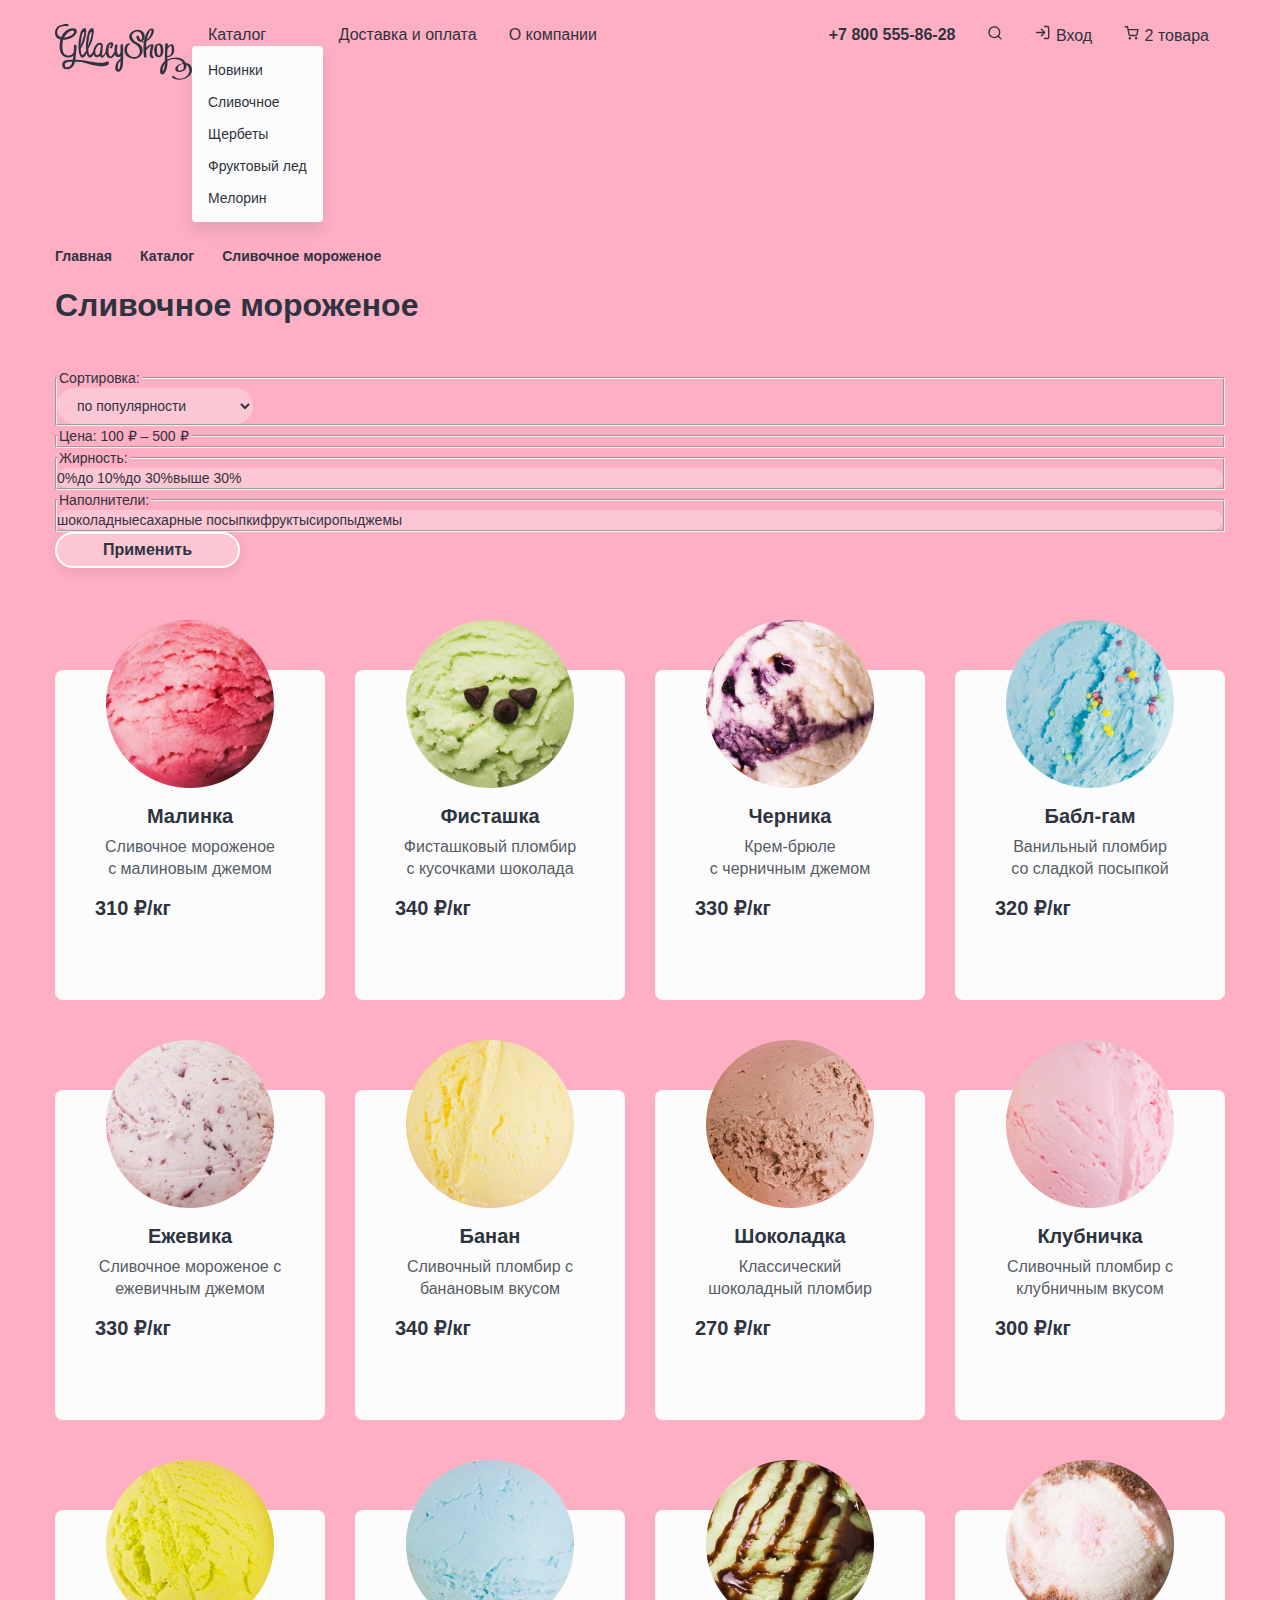
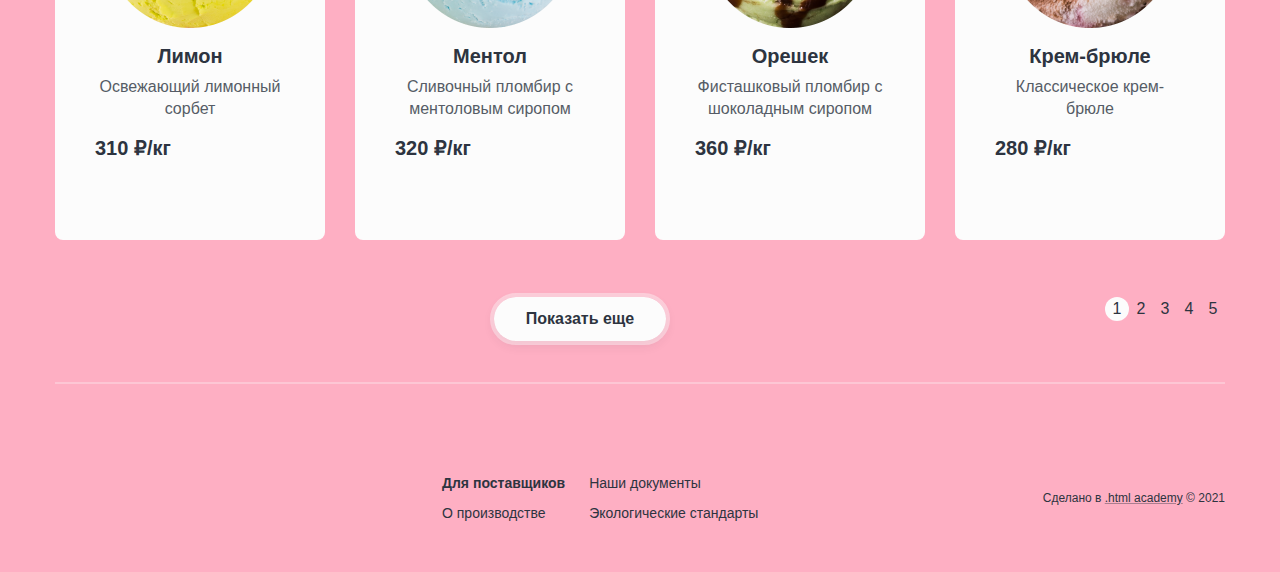
==== catalog.html @ f2128384 "ДЗ к созвону 03.09" ====
<!DOCTYPE html>
<html lang="ru">
<head>
  <meta charset="UTF-8">
  <meta name="viewport" content="width=device-width, initial-scale=1.0">
  <title>Магазин мороженого Глейси</title>
  <link rel="stylesheet" href="styles/styles.css">
</head>
<body>
  <div class="container">
    <header class="header">
      <nav class="navigation">
        <ul class="navigation-list">
          <li class="navigation-item">
            <a class="navigation-logo" href="index.html">
              <img class="logo" src="images/logo.svg" width="137" height="56" alt="Логотип магазина Глейси">
            </a>
          </li>
          <li class="navigation-item">
            <a class="navigation-link" href="#">Каталог</a>
            <ul class="submenu-list">
              <li class="submenu-item">
                <a class="submenu-link" href="catalog.html">Новинки</a>
              </li>
              <li class="submenu-item">
                <a class="submenu-link" href="catalog.html" aria-current="page">Сливочное</a>
              </li>
              <li class="submenu-item">
                <a class="submenu-link" href="catalog.html">Щербеты</a>
              </li>
              <li class="submenu-item">
                <a class="submenu-link" href="catalog.html">Фруктовый лед</a>
              </li>
              <li class="submenu-item">
                <a class="submenu-link" href="catalog.html">Мелорин</a>
              </li>
            </ul>
          </li>
          <li class="navigation-item">
            <a class="navigation-link" href="#">Доставка и оплата</a>
          </li>
          <li class="navigation-item">
            <a class="navigation-link" href="#">О компании</a>
          </li>
        </ul>

        <ul class="navigation-list user-navigation">
          <li class="navigation-item">
            <a class="navigation-link navigation-phone" href="tel:+78005558628">+7 800 555-86-28</a>
          </li>
          <li class="navigation-item" role="search">
            <a class="navigation-link user-search" href="#">
              <svg width="16" height="17" viewBox="0 0 16 17" xmlns="http://www.w3.org/2000/svg">
                <svg xmlns="http://www.w3.org/2000/svg" width="16" height="17" fill="none" viewBox="0 0 16 17">
                  <path fill="currentColor" fill-rule="evenodd" d="M2.663 8.188a4.667 4.667 0 1 1 8.028 3.237.683.683 0 0 0-.123.124 4.667 4.667 0 0 1-7.904-3.361Zm8.412 4.688a6 6 0 1 1 .943-.943l2.45 2.45a.667.667 0 1 1-.943.943l-2.45-2.45Z" clip-rule="evenodd"/>
                </svg>
              </svg>
              <span class="visually-hidden">Поиск.</span>
            </a>
          </li>
          <li class="navigation-item">
            <a class="navigation-link user-login" href="#">
              <svg xmlns="http://www.w3.org/2000/svg" width="16" height="17" fill="none" viewBox="0 0 16 17" aria-hidden="true">
                <path fill="currentColor" fill-rule="evenodd" d="M9 2.525c0-.369.298-.667.667-.667h2.666a2 2 0 0 1 2 2v9.333a2 2 0 0 1-2 2H9.667a.667.667 0 1 1 0-1.333h2.666A.666.666 0 0 0 13 13.19V3.858a.666.666 0 0 0-.667-.667H9.667A.667.667 0 0 1 9 2.525ZM5.862 4.72c.26-.26.682-.26.943 0l3.329 3.329a.69.69 0 0 1 .129.177.664.664 0 0 1-.13.774l-3.328 3.33a.667.667 0 1 1-.943-.944l2.195-2.195h-6.39a.667.667 0 1 1 0-1.333h6.39L5.862 5.663a.667.667 0 0 1 0-.943Z" clip-rule="evenodd"/>
              </svg>
              <span>Вход</span>
            </a>
          </li>
          <li class="navigation-item">
            <a class="navigation-link user-cart" href="#">
              <svg xmlns="http://www.w3.org/2000/svg" width="16" height="17" fill="none" viewBox="0 0 16 17" aria-hidden="true">
                <path fill="currentColor" fill-rule="evenodd" d="M1.167 2.108a.667.667 0 0 0 0 1.333h1.77l.468 2.336a.664.664 0 0 0 .011.053l.967 4.833a1.825 1.825 0 0 0 1.819 1.47h5.62a1.826 1.826 0 0 0 1.819-1.47l.001-.005.927-4.861a.667.667 0 0 0-.655-.792H4.611l-.473-2.361a.667.667 0 0 0-.654-.536H1.167Zm4.524 8.294-.813-4.064h8.23l-.775 4.067a.492.492 0 0 1-.492.395H6.183a.492.492 0 0 1-.492-.397Zm-1.134 3.961a1.246 1.246 0 1 1 2.492 0 1.246 1.246 0 0 1-2.492 0Zm6.374 0a1.246 1.246 0 1 1 2.491 0 1.246 1.246 0 0 1-2.491 0Z" clip-rule="evenodd"/>
              </svg>
              <span class="visually-hidden">Корзина.</span>
              <!-- <span class="user-cart-count empty">Нет товаров</span> -->
              <span class="user-cart-count user-cart-active">2 товара</span>
            </a>
          </li>
        </ul>
      </nav>
    </header>

    <main class="main">
      <header class="catalog-header">
        <ol class="breadcrumbs">
          <li class="breadcrumbs-item">
            <a class="breadcrumbs-link" href="index.html">Главная</a>
          </li>
          <li class="breadcrumbs-item">
            <a class="breadcrumbs-link" href="#">Каталог</a>
          </li>
          <li class="breadcrumbs-item">
            <a class="breadcrumbs-link breadcrumbs-link-current" aria-current="page">Сливочное мороженое</a>
          </li>
        </ol>

        <h1 class="catalog-title title">Сливочное мороженое</h1>
      </header>

      <section class="catalog-filter">
        <h2 class="visually-hidden">Фильтры для каталога.</h2>

        <form class="catalog-filter-form" action="https://echo.htmlacademy.ru/" method="get">
          <fieldset class="catalog-filter-group">
            <legend class="catalog-filter-name">Сортировка:</legend>
            <select class="sorting-control">
              <option value="popular">по популярности</option>
              <option value="cheap">по возрастанию цены</option>
              <option value="expensive">по убыванию цены</option>
            </select>
          </fieldset>
          <fieldset class="catalog-filter-group">
            <legend class="catalog-filter-name">Цена: 100 ₽ – 500 ₽</legend>
          </fieldset>
          <fieldset class="catalog-filter-group">
            <legend class="catalog-filter-name">Жирность:</legend>
            <ul class="catalog-filter-list">
              <li class="catalog-filter-item">
                <label class="control">
                  <input class="visually-hidden control-input" type="radio" name="fatness" value="0%">
                  <span class="control-mark"></span>
                  <span class="control-label">0%</span>
                </label>
              </li>
              <li class="catalog-filter-item">
                <label class="control">
                  <input class="visually-hidden control-input" type="radio" name="fatness" value="до 10%" checked>
                  <span class="control-mark"></span>
                  <span class="control-label">до 10%</span>
                </label>
              </li>
              <li class="catalog-filter-item">
                <label class="control">
                  <input class="visually-hidden control-input" type="radio" name="fatness" value="до 30%">
                  <span class="control-mark"></span>
                  <span class="control-label">до 30%</span>
                </label>
              </li>
              <li class="catalog-filter-item">
                <label class="control">
                  <input class="visually-hidden control-input" type="radio" name="fatness" value="выше 30%">
                  <span class="control-mark"></span>
                  <span class="control-label">выше 30%</span>
                </label>
              </li>
            </ul>
          </fieldset>
          <fieldset class="catalog-filter-group">
            <legend class="catalog-filter-name">Наполнители:</legend>
            <ul class="catalog-filter-list">
              <li class="catalog-filter-item">
                <label class="control">
                  <input class="visually-hidden control-input" type="checkbox" name="chocolate" checked>
                  <span class="control-mark"></span>
                  <span class="control-label">шоколадные</span>
                </label>
              </li>
              <li class="catalog-filter-item">
                <label class="control">
                  <input class="visually-hidden control-input" type="checkbox" name="sugar" checked>
                  <span class="control-mark"></span>
                  <span class="control-label">сахарные посыпки</span>
                </label>
              </li>
              <li class="catalog-filter-item">
                <label class="control">
                  <input class="visually-hidden control-input" type="checkbox" name="fruits">
                  <span class="control-mark"></span>
                  <span class="control-label">фрукты</span>
                </label>
              </li>
              <li class="catalog-filter-item">
                <label class="control">
                  <input class="visually-hidden control-input" type="checkbox" name="syrups">
                  <span class="control-mark"></span>
                  <span class="control-label">сиропы</span>
                </label>
              </li>
              <li class="catalog-filter-item">
                <label class="control">
                  <input class="visually-hidden control-input" type="checkbox" name="jams">
                  <span class="control-mark"></span>
                  <span class="control-label">джемы</span>
                </label>
              </li>
            </ul>
          </fieldset>
          <button class="catalog-filter-button button" type="submit">Применить</button>
        </form>
      </section>
      <section class="products">
        <h2 class="visually-hidden">Каталог мороженого.</h2>

        <ul class="products-list product">
          <li class="product-card">
            <a class="product-link" href="#">
              <div class="product-img-wrapper">
                <img class="product-img" src="images/catalog/product-1.png" width="168" height="168" alt="Фотография мороженого">
              </div>
              <h3 class="product-subtitle">Малинка</h3>
              <p class="product-description">Сливочное мороженое с&nbsp;малиновым джемом</p>
            </a>
            <div class="product-price-wrapper">
              <span class="product-price">310 ₽/кг</span>
              <button class="product-button" type="button">
                <span class="visually-hidden">Добавить в корзину.</span>
              </button>
            </div>
          </li>
          <li class="product-card">
            <a class="product-link" href="#">
              <div class="product-img-wrapper">
                <img class="product-img" src="images/catalog/product-2.png" width="168" height="168" alt="Фотография мороженого">
              </div>
              <h3 class="product-subtitle">Фисташка</h3>
              <p class="product-description">Фисташковый пломбир с&nbsp;кусочками шоколада</p>
            </a>
            <div class="product-price-wrapper">
              <span class="product-price">340 ₽/кг</span>
              <button class="product-button" type="button">
                <span class="visually-hidden">Добавить в корзину.</span>
              </button>
            </div>
          </li>
          <li class="product-card">
            <a class="product-link" href="#">
              <div class="product-img-wrapper">
                <img class="product-img" src="images/catalog/product-3.png" width="168" height="168" alt="Фотография мороженого">
              </div>
              <h3 class="product-subtitle">Черника</h3>
              <p class="product-description">Крем-брюле с&nbsp;черничным джемом</p>
            </a>
            <div class="product-price-wrapper">
              <span class="product-price">330 ₽/кг</span>
              <button class="product-button" type="button">
                <span class="visually-hidden">Добавить в корзину.</span>
              </button>
            </div>
          </li>
          <li class="product-card">
            <a class="product-link" href="#">
              <div class="product-img-wrapper">
                <img class="product-img" src="images/catalog/product-4.png" width="168" height="168" alt="Фотография мороженого">
              </div>
              <h3 class="product-subtitle">Бабл-гам</h3>
              <p class="product-description">Ванильный пломбир со&nbsp;сладкой посыпкой</p>
            </a>
            <div class="product-price-wrapper">
              <span class="product-price">320 ₽/кг</span>
              <button class="product-button" type="button">
                <span class="visually-hidden">Добавить в корзину.</span>
              </button>
            </div>
          </li>
          <li class="product-card">
            <a class="product-link" href="#">
              <div class="product-img-wrapper">
                <img class="product-img" src="images/catalog/product-5.png" width="168" height="168" alt="Фотография мороженого">
              </div>
              <h3 class="product-subtitle">Ежевика</h3>
              <p class="product-description">Сливочное мороженое с ежевичным джемом</p>
            </a>
            <div class="product-price-wrapper">
              <span class="product-price">330 ₽/кг</span>
              <button class="product-button" type="button">
                <span class="visually-hidden">Добавить в корзину.</span>
              </button>
            </div>
          </li>
          <li class="product-card">
            <a class="product-link" href="#">
              <div class="product-img-wrapper">
                <img class="product-img" src="images/catalog/product-6.png" width="168" height="168" alt="Фотография мороженого">
              </div>
              <h3 class="product-subtitle">Банан</h3>
              <p class="product-description">Сливочный пломбир с банановым вкусом</p>
            </a>
            <div class="product-price-wrapper">
              <span class="product-price">340 ₽/кг</span>
              <button class="product-button" type="button">
                <span class="visually-hidden">Добавить в корзину.</span>
              </button>
            </div>
          </li>
          <li class="product-card">
            <a class="product-link" href="#">
              <div class="product-img-wrapper">
                <img class="product-img" src="images/catalog/product-7.png" width="168" height="168" alt="Фотография мороженого">
              </div>
              <h3 class="product-subtitle">Шоколадка</h3>
              <p class="product-description">Классический шоколадный пломбир</p>
            </a>
            <div class="product-price-wrapper">
              <span class="product-price">270 ₽/кг</span>
              <button class="product-button" type="button">
                <span class="visually-hidden">Добавить в корзину.</span>
              </button>
            </div>
          </li>
          <li class="product-card">
            <a class="product-link" href="#">
              <div class="product-img-wrapper">
                <img class="product-img" src="images/catalog/product-8.png" width="168" height="168" alt="Фотография мороженого">
              </div>
              <h3 class="product-subtitle">Клубничка</h3>
              <p class="product-description">Сливочный пломбир с клубничным вкусом</p>
            </a>
            <div class="product-price-wrapper">
              <span class="product-price">300 ₽/кг</span>
              <button class="product-button" type="button">
                <span class="visually-hidden">Добавить в корзину.</span>
              </button>
            </div>
          </li>
          <li class="product-card">
            <a class="product-link" href="#">
              <div class="product-img-wrapper">
                <img class="product-img" src="images/catalog/product-9.png" width="168" height="168" alt="Фотография мороженого">
              </div>
              <h3 class="product-subtitle">Лимон</h3>
              <p class="product-description">Освежающий лимонный сорбет</p>
            </a>
            <div class="product-price-wrapper">
              <span class="product-price">310 ₽/кг</span>
              <button class="product-button" type="button">
                <span class="visually-hidden">Добавить в корзину.</span>
              </button>
            </div>
          </li>
          <li class="product-card">
            <a class="product-link" href="#">
              <div class="product-img-wrapper">
                <img class="product-img" src="images/catalog/product-10.png" width="168" height="168" alt="Фотография мороженого">
              </div>
              <h3 class="product-subtitle">Ментол</h3>
              <p class="product-description">Сливочный пломбир с ментоловым сиропом</p>
            </a>
            <div class="product-price-wrapper">
              <span class="product-price">320 ₽/кг</span>
              <button class="product-button" type="button">
                <span class="visually-hidden">Добавить в корзину.</span>
              </button>
            </div>
          </li>
          <li class="product-card">

            <a class="product-link" href="#">
              <div class="product-img-wrapper">
                <img class="product-img" src="images/catalog/product-11.png" width="168" height="168" alt="Фотография мороженого">
              </div>
              <h3 class="product-subtitle">Орешек</h3>
              <p class="product-description">Фисташковый пломбир с шоколадным сиропом</p>
            </a>
            <div class="product-price-wrapper">
              <span class="product-price">360 ₽/кг</span>
              <button class="product-button" type="button">
                <span class="visually-hidden">Добавить в корзину.</span>
              </button>
            </div>
          </li>
          <li class="product-card">

            <a class="product-link" href="#">
              <div class="product-img-wrapper">
                <img class="product-img" src="images/catalog/product-12.png" width="168" height="168" alt="Фотография мороженого">
              </div>
              <h3 class="product-subtitle">Крем-брюле</h3>
              <p class="product-description">Классическое крем-брюле</p>
            </a>
            <div class="product-price-wrapper">
              <span class="product-price">280 ₽/кг</span>
              <button class="product-button" type="button">
                <span class="visually-hidden">Добавить в корзину.</span>
              </button>
            </div>
          </li>
        </ul>

        <div class="catalog-pages">
          <a class="catalog-show-more button" href="#">Показать еще</a>

          <div class="pagination">
            <a class="pagination-button pagination-prev" href="#">
              <span class="visually-hidden">Предыдущая страница.</span>
            </a>
            <ul class="pagination-list">
              <li class="pagination-item">
                <a class="pagination-link pagination-link-current" aria-current="page">1</a>
              </li>
              <li class="pagination-item">
                <a class="pagination-link" href="#">2</a>
              </li>
              <li class="pagination-item">
                <a class="pagination-link" href="#">3</a>
              </li>
              <li class="pagination-item">
                <a class="pagination-link" href="#">4</a>
              </li>
              <li class="pagination-item">
                <a class="pagination-link" href="#">5</a>
              </li>
            </ul>
            <a class="pagination-button pagination-next" href="#">
              <span class="visually-hidden">Следующая страница.</span>
            </a>
          </div>
        </div>
      </section>
    </main>

    <footer class="footer">
      <h2 class="visually-hidden">Контакты и меню.</h2>

      <ul class="social-list">
        <li class="social-item">
          <a class="social-link social-telegram" href="https://t.me/htmlacademy">
            <span class="visually-hidden">Телеграм.</span>
          </a>
        </li>
        <li class="social-item">
          <a class="social-link social-vk" href="https://vk.com/htmlacademy">
            <span class="visually-hidden">Вконтакте.</span>
          </a>
        </li>
        <li class="social-item">
          <a class="social-link social-youtube" href="https://www.youtube.com/user/htmlacademyru">
            <span class="visually-hidden">Ютуб.</span>
          </a>
        </li>
      </ul>

      <ul class="footer-navigation-list">
        <li class="footer-navigation-item">
          <a class="footer-navigation-link link-provider" href="#">Для поставщиков</a>
        </li>
        <li class="footer-navigation-item">
          <a class="footer-navigation-link" href="#">Наши документы</a>
        </li>
        <li class="footer-navigation-item">
          <a class="footer-navigation-link" href="#">О производстве</a>
        </li>
        <li class="footer-navigation-item">
          <a class="footer-navigation-link" href="#">Экологические стандарты</a>
        </li>
      </ul>

      <div class="developer-wrapper">
        <a class="developer-logo" href="https://htmlacademy.ru/">
          <span class="visually-hidden">Ссылка на страницу разработчика - HTMLAcademy.</span>
        </a>

        <p class="developer-text">Сделано в <a class="developer-link" href="https://htmlacademy.ru/">.html academy</a> © 2021</p>
      </div>
    </footer>
  </div>
</body>
</html>
---- styles/styles.css ----
/* Fonts */

@font-face {
  font-family: "Inter";
  font-style: normal;
  font-weight: 400;
  src: url("../fonts/inter-400.woff2") format("woff2");
  font-display: swap;
}

@font-face {
  font-family: "Inter";
  font-style: normal;
  font-weight: 700;
  src: url("../fonts/inter-700.woff2") format("woff2");
  font-display: swap;
}

@font-face {
  font-family: "Inter";
  font-style: normal;
  font-weight: 900;
  src: url("../fonts/inter-900.woff2") format("woff2");
  font-display: swap;
}

/* Common styles */

*,
*::before,
*::after {
  box-sizing: border-box;
}

html {
  height: 100%;
}

body {
  height: 100%;
  margin: 0;
  font-family: "Inter", "Arial", sans-serif;
  font-size: 16px;
  line-height: 22px;
  font-weight: 400;
  color: #2d3440;
  background-color: #feafc3;
}

.visually-hidden {
  position: absolute;
  width: 1px;
  height: 1px;
  margin: -1px;
  padding: 0;
  border: 0;
  clip: rect(0 0 0 0);
  overflow: hidden;
}

.container {
  display: flex;
  flex-direction: column;
  min-height: 100%;
  margin: 0 auto;
  max-width: 1170px;
}

.title {
  margin: 0 auto;
  padding: 0;
  font-family: "Inter", "Arial", sans-serif;
  font-size: 32px;
  font-weight: 900;
  line-height: 46px;
  color: #2d3440;
  max-width: 550px;
  text-align: center;
  font-stretch: normal;
}

.button {
  display: inline-block;
  min-height: 36px;
  padding: 12px 32px;
  text-align: center;
  font-family: "Inter", "Arial", sans-serif;
  font-size: inherit;
  font-weight: 700;
  line-height: 20px;
  text-decoration: none;
  background-color: #fcfcfc;
  color: inherit;
  cursor: pointer;
  border-radius: 26px;
  border: none;
  outline: 4px solid rgba(252, 252, 252, 0.40);
  box-shadow: 0 4px 12px 0 rgba(45, 52, 64, 0.10);
}

.button-dark {
  outline: 4px solid rgba(255, 47, 100, 0.30);
  background-color:#ff2f64;
  color: #fcfcfc;
}

/* Header */

.header {
  min-height: 56px;
  padding: 24px 0;
}

.navigation {
  display: flex;
  justify-content: space-between;
}

.navigation-list {
  display: flex;
  list-style-type: none;
  padding: 0;
  margin: 0;
}

.navigation-link {
  color: #2d3440;
  line-height: 20px;
  text-decoration: none;
  padding: 8px 16px;
  cursor: pointer;
}

.submenu-list {
  max-width: 138px;
  margin: 0;
  padding: 8px 0;
  list-style-type: none;
  background-color: #fcfcfc;
  border-radius: 4px;
  box-shadow: 0 8px 16px 0 rgba(45, 52, 64, 0.12);
}

.submenu-link {
  display: block;
  color: #2d3440;
  font-size: 14px;
  line-height: 20px;
  text-decoration: none;
  padding: 6px 16px;
}

.submenu-link-new {
  font-weight: 700;
  padding: 8px 16px;
}

.navigation-phone {
  font-weight: 700;
}

/* Main */

.main {
  flex-grow: 1;
}

/* Slider */

.slider {
  margin-bottom: 80px;
}

.slider-list {
  margin: 0;
  padding: 0;
  list-style-type: none;
}

.slider-title {
  margin: 0;
  margin-bottom: 24px;
  font-size: 36px;
  font-weight: 900;
  line-height: 46px;
}

.slider-description {
  margin: 0;
  margin-bottom: 48px;
  font-size: 18px;
  line-height: 24px;
}

.slider-control {
  margin: 0;
  padding: 0;
  list-style-type: none;
  display: flex;
}

/* Present */

.present {
  margin-bottom: 80px;
}

.present-title {
  margin-bottom: 55px;
}

.present-list {
  margin: 0;
  padding: 0;
  list-style-type: none;
  display: grid;
  grid-template-columns: repeat(2, 1fr);
  gap: 30px;
}

.present-item {
  background-color: #ff7799;
  border-radius: 16px;
  padding: 36px;
  padding-right: 225px;
  background-repeat: no-repeat;
  background-position: right;
  background-size: contain;
}

.present-raspberry {
  background-image: url("../images/present-raspberry.png");
}

.present-marshmallow {
  background-image: url("../images/present-marshmallow.png");
}

.present-subtitle {
  margin: 0;
  margin-bottom: 28px;
  font-size: 24px;
  font-weight: 700;
  line-height: 30px;
}

.present-description {
  margin: 0;
  margin-bottom: 28px;
}

/* Popular */

.popular {
  margin-bottom: 80px;
}

.popular-list {
  margin: 0;
  padding: 0;
  list-style-type: none;
}

.popular-title {
  margin-bottom: 56px;
}

/* About */

.about {
  padding: 24px;
  border-radius: 16px;
  margin-bottom: 80px;
  background-image: url("../images/background-waffle.jpg");
  background-repeat: no-repeat;
  background-position: center;
  background-size: cover;
}

.about-wrapper {
  border-radius: 16px;
  min-height: 350px;
  padding: 56px 40px;
  background-color: #ffffff;
}

.about-title {
  max-width: 1000px;
  margin-bottom: 56px;
}

.about-list {
  margin: 0;
  padding: 0;
  list-style-type: none;
  display: grid;
  grid-template-columns: repeat(2, 1fr);
  gap: 40px 32px;
}

.about-item {
  padding-left: 64px;
  color: #565c66;
}

/* Blog */ /* Subscribe */

.blog-subscribe-wrapper {
  display: grid;
  grid-template-columns: repeat(2, 1fr);
  gap: 30px;
  margin-bottom: 80px;
}

.blog {
  border-radius: 16px;
  background-color: #fcfcfc;
  padding: 32px;
  padding-right: 230px;
  min-height: 224px;
  background-image: url("../images/background-blog.jpg");
  background-repeat: no-repeat;
  background-position: center;
  background-size: contain;
}

.blog-notice {
  margin: 0;
  margin-bottom: 12px;
  color: #565c66;
  line-height: 20px;
}

.blog-link {
  color: #2d3440;
  line-height: 30px;
  text-decoration: none;
  max-width: 300px;
  display: block;
}

.blog-title {
  margin: 0;
}

.subscribe {
  border-radius: 16px;
  padding: 6px;
  background-image: url("../images/background-subscribe.jpg");
  background-repeat: no-repeat;
  background-position: center;
  background-size: cover;
}

.subscribe-wrapper {
  padding: 26px;
  border-radius: 16px;
  background-color: #ffffff;
  height: 100%;
}

.subscribe-description {
  margin: 0;
  margin-bottom: 42px;
  color: #565c66;
}

.subscribe-email {
  font-size: 16px;
  font-family: inherit;
  line-height: 20px;
  padding: 10px 16px;
  min-height: 48px;
  border-radius: 4px;
  border: 1px solid #b9b9b9;
}

.subscribe-email::placeholder {
  color: #b9b9b9;
}

/* Delivery */

.delivery {
  display: grid;
  grid-template-columns: 380px 500px;
  justify-content: space-between;
  padding: 64px;
  padding-left: 100px;
  background-color: #fcfcfc;
  margin-bottom: 80px;
  border-radius: 16px;
  background-image: url("../images/background-delivery.jpg");
  background-repeat: no-repeat;
  background-position: center;
  background-size: cover;
}

.delivery-text-wrapper {
  margin-top: 104px;
}

.delivery-title {
  margin: 0;
  margin-bottom: 24px;
  text-align: left;
}

.delivery-description {
  margin: 0;
  color: #565c66;
}

.delivery-form {
  background-color: #fcfcfc;
  padding: 40px;
  padding-bottom: 42px;
  display: grid;
  grid-template-columns: 117px 152px auto;
  grid-template-rows: min-content 76px 76px auto;
  gap: 20px 16px;
  border-radius: 8px;
  box-shadow: 0 15px 40px 0 rgba(45, 52, 64, 0.12);
}

.delivery-text {
  margin: 0;
  margin-bottom: 12px;
  grid-column: 1/-1;
}

.field-group {
  display: flex;
  flex-direction: column;
  row-gap: 8px;
}

.delivery-form-date {
  grid-column: 1/2;
}

.delivery-form-phone {
  grid-column: 2/-1;
}

.delivery-form-address {
  grid-column: 1/-1;
  grid-row: 3/4;
}

.delivery-form-label {
  font-weight: 700;
  line-height: 20px;
}

.delivery-form-field {
  font-size: 16px;
  font-family: inherit;
  line-height: 20px;
  padding: 10px 16px;
  min-height: 48px;
  border-radius: 4px;
  border: 1px solid #b9b9b9;
}

.delivery-form-field::placeholder {
  color: #b9b9b9;
}

.delivery-button {
  grid-column: 2/3;
  margin-top: 12px;
}

/* Contacts */

.contacts {
  border-radius: 16px;
  padding: 64px;
  min-height: 492px;
  background-image: url("../images/background-contacts.jpg");
  background-repeat: no-repeat;
  background-position: center;
  background-size: cover;
}

.contacts-wrapper {
  max-width: 343px;
  background-color: #fcfcfc;
  padding: 40px;
  border-radius: 8px;
  box-shadow: 0 8px 16px 0 rgba(45, 52, 64, 0.12);
}

.contacts-address {
  font-style: normal;
}

.contacts-text {
  margin: 0;
  margin-bottom: 12px;
  color: #565c66;
}

.contacts-location {
  margin: 0;
  margin-bottom: 24px;
  font-size: 20px;
  font-weight: 700;
  line-height: 24px;
}

.contacts-phone {
  color:#2d3440;
  font-size: 20px;
  font-weight: 700;
  line-height: 24px;
  text-decoration: none;
}

.contacts-time {
  margin: 0;
  color: #565C66;
  font-size: 14px;
  line-height: 20px;
  margin-bottom: 32px;
}

/* Footer */

.footer {
  display: flex;
  padding: 48px 0;
  align-items: center;
}

.social-list {
  margin: 0;
  margin-left: 387px;
  padding: 0;
  list-style-type: none;
  display: flex;
}

.footer-navigation-list {
  margin: 0;
  padding: 0;
  list-style-type: none;
  display: grid;
  grid-template-columns: repeat(2, auto);
  gap: 8px 24px;
}

.footer-navigation-link {
  color:#2d3440;
  font-size: 14px;
  line-height: 20px;
  text-decoration: none;
}

.link-provider {
  font-weight: 700;
}

.developer-wrapper {
  margin-left: auto;
}

.developer-text {
  font-size: 12px;
  line-height: 16px;
}

.developer-link {
  color:#2d3440;
  text-decoration-color: rgba(45, 52, 64, 0.40);
}

/* Catalog */

/* Catalog-header */

.catalog-header {
  margin-bottom: 40px;
}

.breadcrumbs {
  display: flex;
  flex-wrap: wrap;
  align-items: center;
  gap: 10px 28px;
  margin: 0;
  margin-bottom: 16px;
  padding: 0;
  list-style-type: none;
  font-size: 14px;
  font-weight: 700;
  line-height: 20px;
}

.breadcrumbs-link {
  color: inherit;
  text-decoration: none;
}

.catalog-title {
  margin: 0;
  text-align: left;
}

/* Catalog-filter */

.catalog-filter {
  margin-bottom: 52px;
}

.catalog-filter-group {
  margin: 0;
  padding: 0;
  font-size: 14px;
  line-height: 20px;
}

.sorting-control {
  max-width: 196px;
  height: 36px;
  padding: 8px 35px 8px 16px;
  background-color: rgba(252, 252, 252, 0.30);
  font-family: inherit;
  border-radius: 20px;
  border: none;
  color: inherit;
  font-size: 14px;
  line-height: 20px;
}

.catalog-filter-list {
  margin: 0;
  padding: 0;
  list-style-type: none;
  display: flex;
  background-color: rgba(252, 252, 252, 0.30);
  border-radius: 20px;
}

.catalog-filter-button {
  background-color: rgba(252, 252, 252, 0.30);
  padding: 6px 30px;
  border: 2px solid #fcfcfc;
  outline: none;
  min-width: 185px;
}

/* Products */

.products-list {
  margin: 0;
  padding: 0;
  list-style-type: none;
  margin-bottom: 16px;
}

.product {
  display: grid;
  grid-template-columns: repeat(4, 270px);
  gap: 40px 30px;
}

.product-card {
  min-height: 330px;
  margin-top: 50px;
  padding: 0 40px 28px;
  background-color: #fcfcfc;
  border-radius: 8px;
}

.product-link {
  display: block;
  text-align: center;
  text-decoration: none;
}

.product-img-wrapper {
  display: flex;
  max-width: 168px;
  margin: -50px auto 16px;
}

.product-img {
  width: 100%;
  height: auto;
  object-fit: cover;
}

.product-subtitle {
  margin: 0;
  margin-bottom: 8px;
  text-align: center;
  font-size: 20px;
  font-weight: 700;
  line-height: 24px;
  color: #2d3440;
}

.product-description {
  margin: 0;
  margin-bottom: 16px;
  color: #565c66;
}

.product-price-wrapper {
  display: flex;
  align-items: center;
}

.product-price {
  font-size: 20px;
  font-weight: 700;
  line-height: 24px;
}

.product-button {
  padding: 0;
  background-color: #ff2f64;
  color: #fcfcfc;
  border: none;
}

.catalog-pages {
  display: flex;
  justify-content: center;
  padding: 41px 0;
  margin-bottom: 40px;
  border-bottom: 2px solid rgba(252, 252, 252, 0.3);
}

.catalog-show-more {
  margin-left: auto;
}

.pagination {
  display: flex;
  margin-left: auto;
}

.pagination-list {
  display: flex;
  margin: 0;
  padding: 0;
  list-style-type: none;
}

.pagination-link {
  display: flex;
  justify-content: center;
  align-items: center;
  min-width: 24px;
  height: 24px;
  color: inherit;
  line-height: 20px;
  text-decoration: none;
  border-radius: 50px;
  padding: 0 5px;
}

.pagination-link-current {
  background-color: #fcfcfc;
}
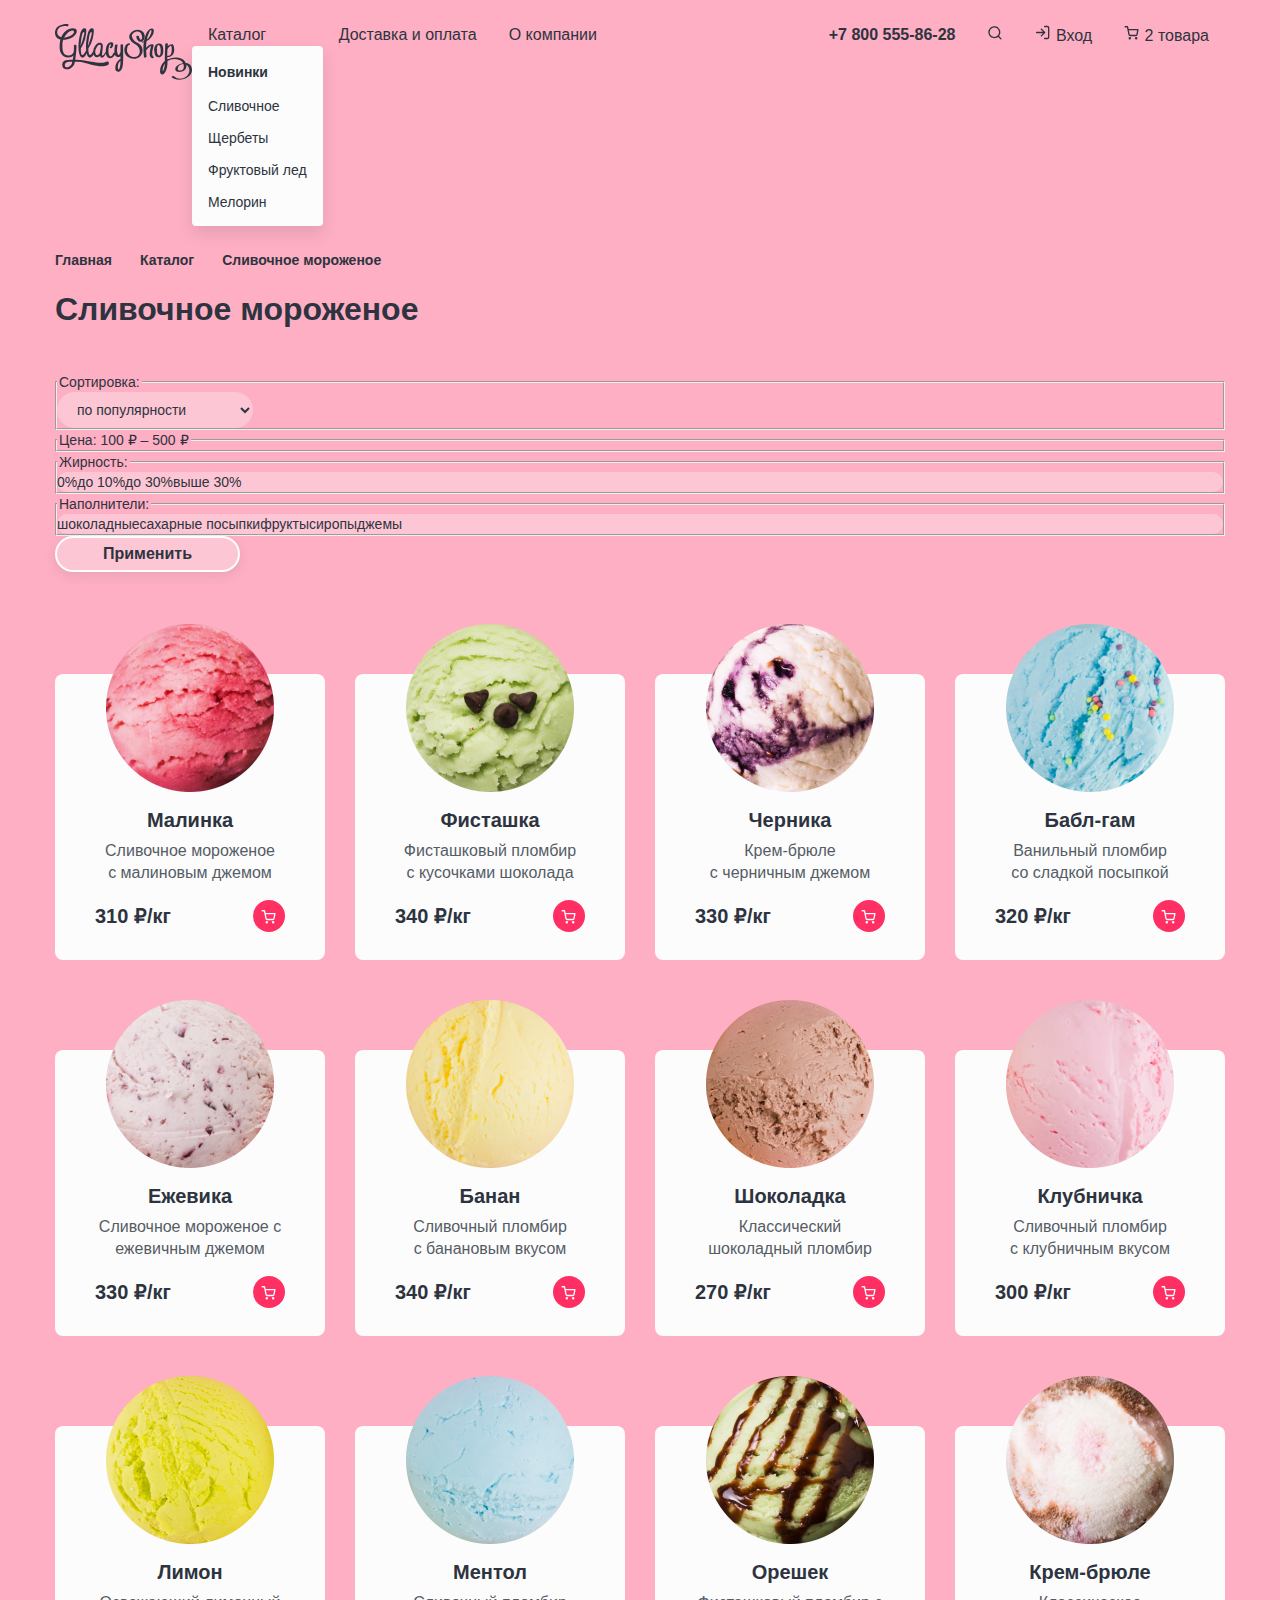
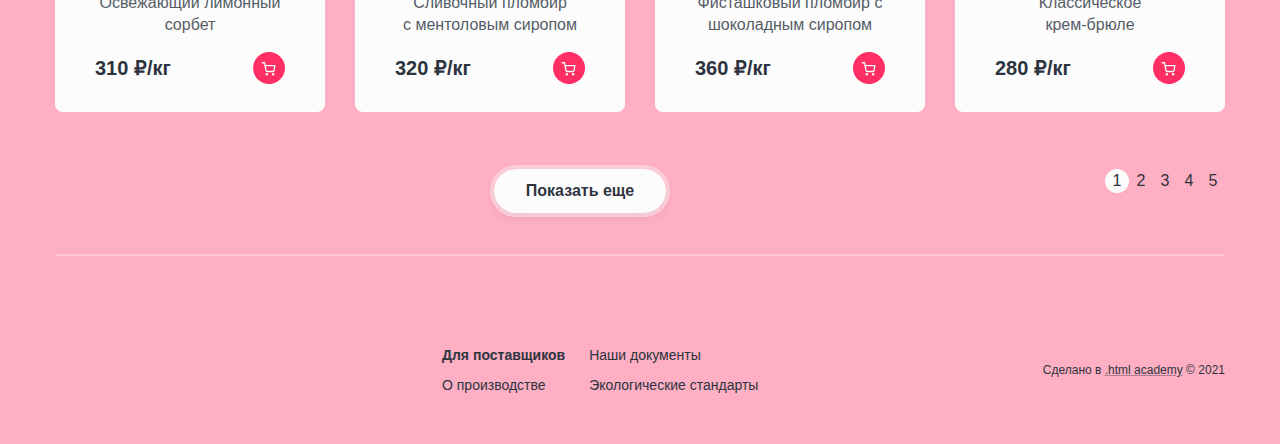
==== commit d8e58e15: "правка слайдера" ====
--- a/catalog.html
+++ b/catalog.html
@@ -20,7 +20,7 @@
             <a class="navigation-link" href="#">Каталог</a>
             <ul class="submenu-list">
               <li class="submenu-item">
-                <a class="submenu-link" href="catalog.html">Новинки</a>
+                <a class="submenu-link submenu-link-new" href="catalog.html">Новинки</a>
               </li>
               <li class="submenu-item">
                 <a class="submenu-link" href="catalog.html" aria-current="page">Сливочное</a>
@@ -273,7 +273,7 @@
                 <img class="product-img" src="images/catalog/product-6.png" width="168" height="168" alt="Фотография мороженого">
               </div>
               <h3 class="product-subtitle">Банан</h3>
-              <p class="product-description">Сливочный пломбир с банановым вкусом</p>
+              <p class="product-description">Сливочный пломбир с&nbsp;банановым вкусом</p>
             </a>
             <div class="product-price-wrapper">
               <span class="product-price">340 ₽/кг</span>
@@ -303,7 +303,7 @@
                 <img class="product-img" src="images/catalog/product-8.png" width="168" height="168" alt="Фотография мороженого">
               </div>
               <h3 class="product-subtitle">Клубничка</h3>
-              <p class="product-description">Сливочный пломбир с клубничным вкусом</p>
+              <p class="product-description">Сливочный пломбир с&nbsp;клубничным вкусом</p>
             </a>
             <div class="product-price-wrapper">
               <span class="product-price">300 ₽/кг</span>
@@ -333,7 +333,7 @@
                 <img class="product-img" src="images/catalog/product-10.png" width="168" height="168" alt="Фотография мороженого">
               </div>
               <h3 class="product-subtitle">Ментол</h3>
-              <p class="product-description">Сливочный пломбир с ментоловым сиропом</p>
+              <p class="product-description">Сливочный пломбир с&nbsp;ментоловым сиропом</p>
             </a>
             <div class="product-price-wrapper">
               <span class="product-price">320 ₽/кг</span>
@@ -365,7 +365,7 @@
                 <img class="product-img" src="images/catalog/product-12.png" width="168" height="168" alt="Фотография мороженого">
               </div>
               <h3 class="product-subtitle">Крем-брюле</h3>
-              <p class="product-description">Классическое крем-брюле</p>
+              <p class="product-description">Классическое <br>крем-брюле</p>
             </a>
             <div class="product-price-wrapper">
               <span class="product-price">280 ₽/кг</span>
--- a/styles/styles.css
+++ b/styles/styles.css
@@ -177,12 +177,49 @@
   list-style-type: none;
 }
 
+.slider-item {
+  display: none;
+}
+
+.slider-item-current {
+  display: grid;
+  grid-template-columns: 470px min-content auto;
+  align-items: center;
+}
+
+.slider-image-container {
+  position: relative;
+}
+
+.slider-image-wrapper {
+  display: flex;
+  justify-content: center;
+  align-items: center;
+  min-width: 352px;
+  padding: 20px;
+}
+
+.slider-image {
+  width: 100%;
+  height: auto;
+}
+
+.slider-button-wrapper {
+  position: absolute;
+  display: flex;
+  top: 50%;
+  transform: translateY(-50%);
+  width: 100%;
+  justify-content: space-between;
+}
+
 .slider-title {
   margin: 0;
   margin-bottom: 24px;
   font-size: 36px;
   font-weight: 900;
   line-height: 46px;
+  max-width: 470px;
 }
 
 .slider-description {
@@ -199,6 +236,36 @@
   display: flex;
 }
 
+.product-list {
+  margin: 0;
+  margin-left: 37px;
+  padding: 0;
+  list-style: none;
+  display: grid;
+  grid-template-columns: repeat(2, 100px);
+  column-gap: 41px;
+  opacity: 0.4;
+}
+
+.product-item {
+  display: flex;
+  justify-content: center;
+  align-items: center;
+}
+
+.product-image-wrapper {
+  display: flex;
+  justify-content: center;
+  align-items: center;
+  width: 66px;
+  height: 150px;
+}
+
+.product-image {
+  width: auto;
+  height: 100%;
+}
+
 /* Present */
 
 .present {
@@ -216,6 +283,7 @@
   display: grid;
   grid-template-columns: repeat(2, 1fr);
   gap: 30px;
+  align-items: start;
 }
 
 .present-item {
@@ -224,8 +292,7 @@
   padding: 36px;
   padding-right: 225px;
   background-repeat: no-repeat;
-  background-position: right;
-  background-size: contain;
+  background-position: right bottom;
 }
 
 .present-raspberry {
@@ -667,7 +734,7 @@
 }
 
 .product-card {
-  min-height: 330px;
+  min-height: 270px;
   margin-top: 50px;
   padding: 0 40px 28px;
   background-color: #fcfcfc;
@@ -711,6 +778,7 @@
 .product-price-wrapper {
   display: flex;
   align-items: center;
+  justify-content: space-between;
 }
 
 .product-price {
@@ -721,9 +789,15 @@
 
 .product-button {
   padding: 0;
+  width: 32px;
+  height: 32px;
   background-color: #ff2f64;
   color: #fcfcfc;
   border: none;
+  border-radius: 50%;
+  background-image: url("../images/icons/cart.svg");
+  background-repeat: no-repeat;
+  background-position: center;
 }
 
 .catalog-pages {
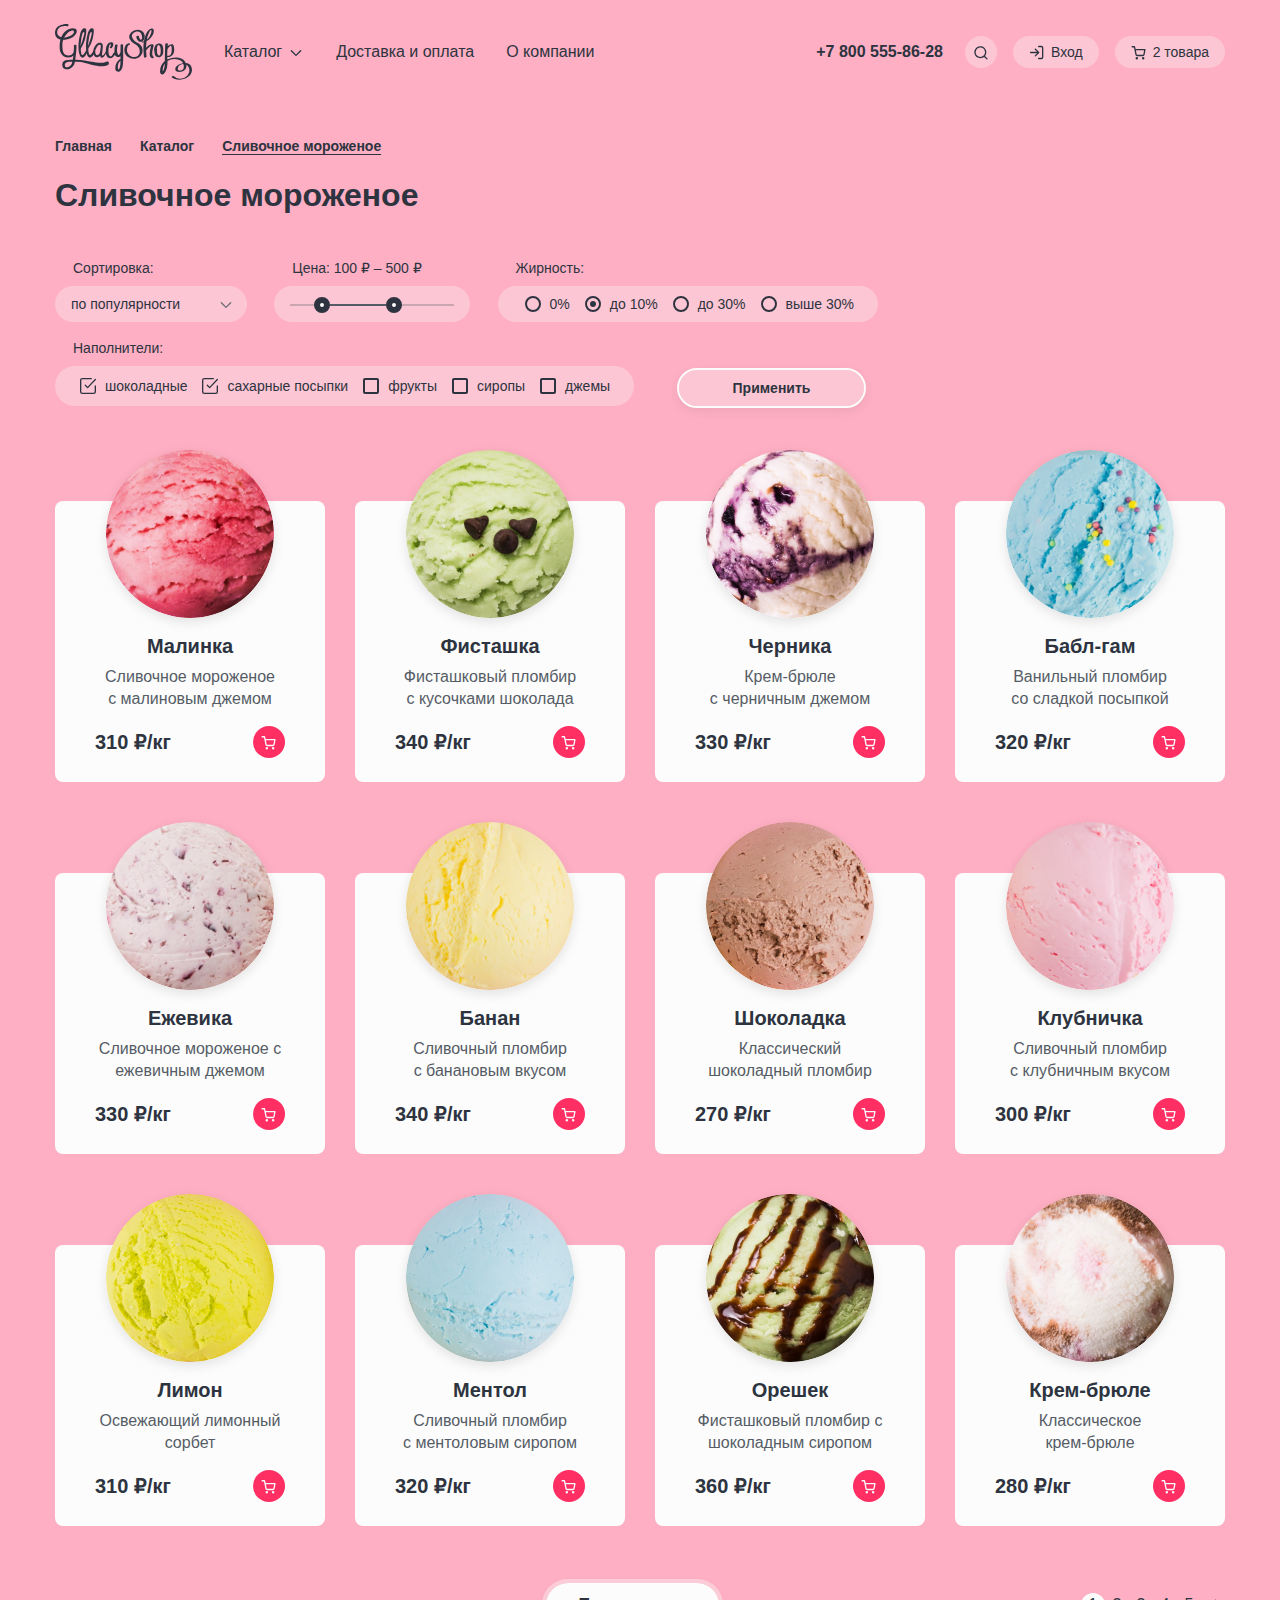
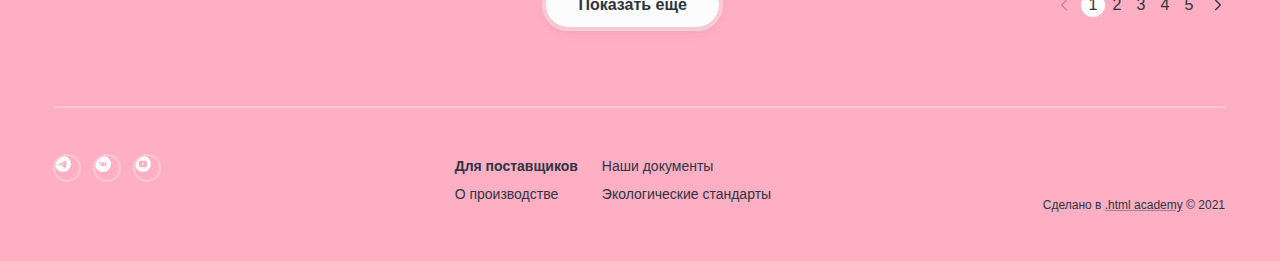
==== commit d2f145d7: "Верстка состояний из стайлгайда" ====
--- a/catalog.html
+++ b/catalog.html
@@ -16,8 +16,12 @@
               <img class="logo" src="images/logo.svg" width="137" height="56" alt="Логотип магазина Глейси">
             </a>
           </li>
-          <li class="navigation-item">
-            <a class="navigation-link" href="#">Каталог</a>
+          <li class="navigation-item navigation-catalog">
+            <a class="navigation-link" href="#">Каталог
+              <svg xmlns="http://www.w3.org/2000/svg" width="16" height="16" fill="none" viewBox="0 0 16 16">
+                <path fill="currentColor" fill-rule="evenodd" d="M7.135 2.865a.665.665 0 1 0-.94.94l4.201 4.201-4.201 4.202a.665.665 0 0 0 .94.94l4.669-4.669.003-.002c.26-.26.26-.681 0-.94L7.135 2.864Z" clip-rule="evenodd"/>
+              </svg>
+            </a>
             <ul class="submenu-list">
               <li class="submenu-item">
                 <a class="submenu-link submenu-link-new" href="catalog.html">Новинки</a>
@@ -103,14 +107,28 @@
         <form class="catalog-filter-form" action="https://echo.htmlacademy.ru/" method="get">
           <fieldset class="catalog-filter-group">
             <legend class="catalog-filter-name">Сортировка:</legend>
-            <select class="sorting-control">
-              <option value="popular">по популярности</option>
-              <option value="cheap">по возрастанию цены</option>
-              <option value="expensive">по убыванию цены</option>
-            </select>
+            <div class="select-wrapper">
+              <select class="sorting-control">
+                <option value="popular">по популярности</option>
+                <option value="cheap">по возрастанию цены</option>
+                <option value="expensive">по убыванию цены</option>
+              </select>
+            </div>
           </fieldset>
           <fieldset class="catalog-filter-group">
             <legend class="catalog-filter-name">Цена: 100 ₽ – 500 ₽</legend>
+            <div class="range">
+              <div class="range-scale">
+                <div class="range-bar" style="left: 40px; width: 56px">
+                  <button class="range-toggle toggle-min" type="button">
+                    <span class="visually-hidden">Изменить минимальную цену.</span>
+                  </button>
+                  <button class="range-toggle toggle-max" type="button">
+                    <span class="visually-hidden">Изменить максимальную цену.</span>
+                  </button>
+                </div>
+              </div>
+            </div>
           </fieldset>
           <fieldset class="catalog-filter-group">
             <legend class="catalog-filter-name">Жирность:</legend>
@@ -145,41 +163,121 @@
               </li>
             </ul>
           </fieldset>
-          <fieldset class="catalog-filter-group">
+          <fieldset class="catalog-filter-group fillers">
             <legend class="catalog-filter-name">Наполнители:</legend>
             <ul class="catalog-filter-list">
               <li class="catalog-filter-item">
                 <label class="control">
                   <input class="visually-hidden control-input" type="checkbox" name="chocolate" checked>
-                  <span class="control-mark"></span>
+                  <span class="control-mark">
+                    <svg xmlns="http://www.w3.org/2000/svg" width="16" height="16" fill="none" viewBox="0 0 16 16">
+                      <g clip-path="url(#a)">
+                      <g clip-path="url(#b)">
+                        <path fill="currentColor" fill-rule="evenodd" d="M1.615 1.615a.962.962 0 0 1 .68-.282h8.96a.667.667 0 1 0 0-1.333h-8.96A2.295 2.295 0 0 0 0 2.296v11.407A2.297 2.297 0 0 0 2.296 16h11.402a2.295 2.295 0 0 0 2.295-2.296V8a.667.667 0 0 0-1.333 0v5.703a.963.963 0 0 1-.962.963H2.296a.962.962 0 0 1-.963-.963V2.296c0-.255.102-.5.282-.68Zm14.202.325a.667.667 0 1 0-.968-.917L7.614 8.66 5.782 6.727a.667.667 0 0 0-.967.917l2.315 2.444a.667.667 0 0 0 .968 0l7.719-8.148Z" clip-rule="evenodd"/>
+                      </g>
+                      </g>
+                      <defs>
+                        <clipPath id="a">
+                          <path fill="#fff" d="M0 0h16v16H0z"/>
+                        </clipPath>
+                        <clipPath id="b">
+                          <path fill="#fff" d="M0 0h16v16H0z"/>
+                        </clipPath>
+                      </defs>
+                    </svg>
+                  </span>
                   <span class="control-label">шоколадные</span>
                 </label>
               </li>
               <li class="catalog-filter-item">
                 <label class="control">
                   <input class="visually-hidden control-input" type="checkbox" name="sugar" checked>
-                  <span class="control-mark"></span>
+                  <span class="control-mark">
+                    <svg xmlns="http://www.w3.org/2000/svg" width="16" height="16" fill="none" viewBox="0 0 16 16">
+                      <g clip-path="url(#a)">
+                      <g clip-path="url(#b)">
+                        <path fill="currentColor" fill-rule="evenodd" d="M1.615 1.615a.962.962 0 0 1 .68-.282h8.96a.667.667 0 1 0 0-1.333h-8.96A2.295 2.295 0 0 0 0 2.296v11.407A2.297 2.297 0 0 0 2.296 16h11.402a2.295 2.295 0 0 0 2.295-2.296V8a.667.667 0 0 0-1.333 0v5.703a.963.963 0 0 1-.962.963H2.296a.962.962 0 0 1-.963-.963V2.296c0-.255.102-.5.282-.68Zm14.202.325a.667.667 0 1 0-.968-.917L7.614 8.66 5.782 6.727a.667.667 0 0 0-.967.917l2.315 2.444a.667.667 0 0 0 .968 0l7.719-8.148Z" clip-rule="evenodd"/>
+                      </g>
+                      </g>
+                      <defs>
+                        <clipPath id="a">
+                          <path fill="#fff" d="M0 0h16v16H0z"/>
+                        </clipPath>
+                        <clipPath id="b">
+                          <path fill="#fff" d="M0 0h16v16H0z"/>
+                        </clipPath>
+                      </defs>
+                    </svg>
+                  </span>
                   <span class="control-label">сахарные посыпки</span>
                 </label>
               </li>
               <li class="catalog-filter-item">
                 <label class="control">
                   <input class="visually-hidden control-input" type="checkbox" name="fruits">
-                  <span class="control-mark"></span>
+                  <span class="control-mark">
+                    <svg xmlns="http://www.w3.org/2000/svg" width="16" height="16" fill="none" viewBox="0 0 16 16">
+                      <g clip-path="url(#a)">
+                      <g clip-path="url(#b)">
+                        <path fill="currentColor" fill-rule="evenodd" d="M1.615 1.615a.962.962 0 0 1 .68-.282h8.96a.667.667 0 1 0 0-1.333h-8.96A2.295 2.295 0 0 0 0 2.296v11.407A2.297 2.297 0 0 0 2.296 16h11.402a2.295 2.295 0 0 0 2.295-2.296V8a.667.667 0 0 0-1.333 0v5.703a.963.963 0 0 1-.962.963H2.296a.962.962 0 0 1-.963-.963V2.296c0-.255.102-.5.282-.68Zm14.202.325a.667.667 0 1 0-.968-.917L7.614 8.66 5.782 6.727a.667.667 0 0 0-.967.917l2.315 2.444a.667.667 0 0 0 .968 0l7.719-8.148Z" clip-rule="evenodd"/>
+                      </g>
+                      </g>
+                      <defs>
+                        <clipPath id="a">
+                          <path fill="#fff" d="M0 0h16v16H0z"/>
+                        </clipPath>
+                        <clipPath id="b">
+                          <path fill="#fff" d="M0 0h16v16H0z"/>
+                        </clipPath>
+                      </defs>
+                    </svg>
+                  </span>
                   <span class="control-label">фрукты</span>
                 </label>
               </li>
               <li class="catalog-filter-item">
                 <label class="control">
                   <input class="visually-hidden control-input" type="checkbox" name="syrups">
-                  <span class="control-mark"></span>
+                  <span class="control-mark">
+                    <svg xmlns="http://www.w3.org/2000/svg" width="16" height="16" fill="none" viewBox="0 0 16 16">
+                      <g clip-path="url(#a)">
+                      <g clip-path="url(#b)">
+                        <path fill="currentColor" fill-rule="evenodd" d="M1.615 1.615a.962.962 0 0 1 .68-.282h8.96a.667.667 0 1 0 0-1.333h-8.96A2.295 2.295 0 0 0 0 2.296v11.407A2.297 2.297 0 0 0 2.296 16h11.402a2.295 2.295 0 0 0 2.295-2.296V8a.667.667 0 0 0-1.333 0v5.703a.963.963 0 0 1-.962.963H2.296a.962.962 0 0 1-.963-.963V2.296c0-.255.102-.5.282-.68Zm14.202.325a.667.667 0 1 0-.968-.917L7.614 8.66 5.782 6.727a.667.667 0 0 0-.967.917l2.315 2.444a.667.667 0 0 0 .968 0l7.719-8.148Z" clip-rule="evenodd"/>
+                      </g>
+                      </g>
+                      <defs>
+                        <clipPath id="a">
+                          <path fill="#fff" d="M0 0h16v16H0z"/>
+                        </clipPath>
+                        <clipPath id="b">
+                          <path fill="#fff" d="M0 0h16v16H0z"/>
+                        </clipPath>
+                      </defs>
+                    </svg>
+                  </span>
                   <span class="control-label">сиропы</span>
                 </label>
               </li>
               <li class="catalog-filter-item">
                 <label class="control">
                   <input class="visually-hidden control-input" type="checkbox" name="jams">
-                  <span class="control-mark"></span>
+                  <span class="control-mark">
+                    <svg xmlns="http://www.w3.org/2000/svg" width="16" height="16" fill="none" viewBox="0 0 16 16">
+                      <g clip-path="url(#a)">
+                      <g clip-path="url(#b)">
+                        <path fill="currentColor" fill-rule="evenodd" d="M1.615 1.615a.962.962 0 0 1 .68-.282h8.96a.667.667 0 1 0 0-1.333h-8.96A2.295 2.295 0 0 0 0 2.296v11.407A2.297 2.297 0 0 0 2.296 16h11.402a2.295 2.295 0 0 0 2.295-2.296V8a.667.667 0 0 0-1.333 0v5.703a.963.963 0 0 1-.962.963H2.296a.962.962 0 0 1-.963-.963V2.296c0-.255.102-.5.282-.68Zm14.202.325a.667.667 0 1 0-.968-.917L7.614 8.66 5.782 6.727a.667.667 0 0 0-.967.917l2.315 2.444a.667.667 0 0 0 .968 0l7.719-8.148Z" clip-rule="evenodd"/>
+                      </g>
+                      </g>
+                      <defs>
+                        <clipPath id="a">
+                          <path fill="#fff" d="M0 0h16v16H0z"/>
+                        </clipPath>
+                        <clipPath id="b">
+                          <path fill="#fff" d="M0 0h16v16H0z"/>
+                        </clipPath>
+                      </defs>
+                    </svg>
+                  </span>
                   <span class="control-label">джемы</span>
                 </label>
               </li>
@@ -198,13 +296,13 @@
                 <img class="product-img" src="images/catalog/product-1.png" width="168" height="168" alt="Фотография мороженого">
               </div>
               <h3 class="product-subtitle">Малинка</h3>
-              <p class="product-description">Сливочное мороженое с&nbsp;малиновым джемом</p>
-            </a>
+            </a>
+            <p class="product-description">Сливочное мороженое с&nbsp;малиновым джемом</p>
             <div class="product-price-wrapper">
               <span class="product-price">310 ₽/кг</span>
-              <button class="product-button" type="button">
-                <span class="visually-hidden">Добавить в корзину.</span>
-              </button>
+              <a class="product-button" href="#">
+                <span class="visually-hidden">Добавить в корзину.</span>
+              </a>
             </div>
           </li>
           <li class="product-card">
@@ -213,13 +311,13 @@
                 <img class="product-img" src="images/catalog/product-2.png" width="168" height="168" alt="Фотография мороженого">
               </div>
               <h3 class="product-subtitle">Фисташка</h3>
-              <p class="product-description">Фисташковый пломбир с&nbsp;кусочками шоколада</p>
-            </a>
+            </a>
+            <p class="product-description">Фисташковый пломбир с&nbsp;кусочками шоколада</p>
             <div class="product-price-wrapper">
               <span class="product-price">340 ₽/кг</span>
-              <button class="product-button" type="button">
-                <span class="visually-hidden">Добавить в корзину.</span>
-              </button>
+              <a class="product-button" href="#">
+                <span class="visually-hidden">Добавить в корзину.</span>
+              </a>
             </div>
           </li>
           <li class="product-card">
@@ -228,13 +326,13 @@
                 <img class="product-img" src="images/catalog/product-3.png" width="168" height="168" alt="Фотография мороженого">
               </div>
               <h3 class="product-subtitle">Черника</h3>
-              <p class="product-description">Крем-брюле с&nbsp;черничным джемом</p>
-            </a>
+            </a>
+            <p class="product-description">Крем-брюле с&nbsp;черничным джемом</p>
             <div class="product-price-wrapper">
               <span class="product-price">330 ₽/кг</span>
-              <button class="product-button" type="button">
-                <span class="visually-hidden">Добавить в корзину.</span>
-              </button>
+              <a class="product-button" href="#">
+                <span class="visually-hidden">Добавить в корзину.</span>
+              </a>
             </div>
           </li>
           <li class="product-card">
@@ -243,13 +341,13 @@
                 <img class="product-img" src="images/catalog/product-4.png" width="168" height="168" alt="Фотография мороженого">
               </div>
               <h3 class="product-subtitle">Бабл-гам</h3>
-              <p class="product-description">Ванильный пломбир со&nbsp;сладкой посыпкой</p>
-            </a>
+            </a>
+            <p class="product-description">Ванильный пломбир со&nbsp;сладкой посыпкой</p>
             <div class="product-price-wrapper">
               <span class="product-price">320 ₽/кг</span>
-              <button class="product-button" type="button">
-                <span class="visually-hidden">Добавить в корзину.</span>
-              </button>
+              <a class="product-button" href="#">
+                <span class="visually-hidden">Добавить в корзину.</span>
+              </a>
             </div>
           </li>
           <li class="product-card">
@@ -258,13 +356,13 @@
                 <img class="product-img" src="images/catalog/product-5.png" width="168" height="168" alt="Фотография мороженого">
               </div>
               <h3 class="product-subtitle">Ежевика</h3>
-              <p class="product-description">Сливочное мороженое с ежевичным джемом</p>
-            </a>
+            </a>
+            <p class="product-description">Сливочное мороженое с ежевичным джемом</p>
             <div class="product-price-wrapper">
               <span class="product-price">330 ₽/кг</span>
-              <button class="product-button" type="button">
-                <span class="visually-hidden">Добавить в корзину.</span>
-              </button>
+              <a class="product-button" href="#">
+                <span class="visually-hidden">Добавить в корзину.</span>
+              </a>
             </div>
           </li>
           <li class="product-card">
@@ -273,13 +371,13 @@
                 <img class="product-img" src="images/catalog/product-6.png" width="168" height="168" alt="Фотография мороженого">
               </div>
               <h3 class="product-subtitle">Банан</h3>
-              <p class="product-description">Сливочный пломбир с&nbsp;банановым вкусом</p>
-            </a>
+            </a>
+            <p class="product-description">Сливочный пломбир с&nbsp;банановым вкусом</p>
             <div class="product-price-wrapper">
               <span class="product-price">340 ₽/кг</span>
-              <button class="product-button" type="button">
-                <span class="visually-hidden">Добавить в корзину.</span>
-              </button>
+              <a class="product-button" href="#">
+                <span class="visually-hidden">Добавить в корзину.</span>
+              </a>
             </div>
           </li>
           <li class="product-card">
@@ -288,13 +386,13 @@
                 <img class="product-img" src="images/catalog/product-7.png" width="168" height="168" alt="Фотография мороженого">
               </div>
               <h3 class="product-subtitle">Шоколадка</h3>
-              <p class="product-description">Классический шоколадный пломбир</p>
-            </a>
+            </a>
+            <p class="product-description">Классический шоколадный пломбир</p>
             <div class="product-price-wrapper">
               <span class="product-price">270 ₽/кг</span>
-              <button class="product-button" type="button">
-                <span class="visually-hidden">Добавить в корзину.</span>
-              </button>
+              <a class="product-button" href="#">
+                <span class="visually-hidden">Добавить в корзину.</span>
+              </a>
             </div>
           </li>
           <li class="product-card">
@@ -303,13 +401,13 @@
                 <img class="product-img" src="images/catalog/product-8.png" width="168" height="168" alt="Фотография мороженого">
               </div>
               <h3 class="product-subtitle">Клубничка</h3>
-              <p class="product-description">Сливочный пломбир с&nbsp;клубничным вкусом</p>
-            </a>
+            </a>
+            <p class="product-description">Сливочный пломбир с&nbsp;клубничным вкусом</p>
             <div class="product-price-wrapper">
               <span class="product-price">300 ₽/кг</span>
-              <button class="product-button" type="button">
-                <span class="visually-hidden">Добавить в корзину.</span>
-              </button>
+              <a class="product-button" href="#">
+                <span class="visually-hidden">Добавить в корзину.</span>
+              </a>
             </div>
           </li>
           <li class="product-card">
@@ -318,13 +416,13 @@
                 <img class="product-img" src="images/catalog/product-9.png" width="168" height="168" alt="Фотография мороженого">
               </div>
               <h3 class="product-subtitle">Лимон</h3>
-              <p class="product-description">Освежающий лимонный сорбет</p>
-            </a>
+            </a>
+            <p class="product-description">Освежающий лимонный сорбет</p>
             <div class="product-price-wrapper">
               <span class="product-price">310 ₽/кг</span>
-              <button class="product-button" type="button">
-                <span class="visually-hidden">Добавить в корзину.</span>
-              </button>
+              <a class="product-button" href="#">
+                <span class="visually-hidden">Добавить в корзину.</span>
+              </a>
             </div>
           </li>
           <li class="product-card">
@@ -333,45 +431,43 @@
                 <img class="product-img" src="images/catalog/product-10.png" width="168" height="168" alt="Фотография мороженого">
               </div>
               <h3 class="product-subtitle">Ментол</h3>
-              <p class="product-description">Сливочный пломбир с&nbsp;ментоловым сиропом</p>
-            </a>
+            </a>
+            <p class="product-description">Сливочный пломбир с&nbsp;ментоловым сиропом</p>
             <div class="product-price-wrapper">
               <span class="product-price">320 ₽/кг</span>
-              <button class="product-button" type="button">
-                <span class="visually-hidden">Добавить в корзину.</span>
-              </button>
-            </div>
-          </li>
-          <li class="product-card">
-
+              <a class="product-button" href="#">
+                <span class="visually-hidden">Добавить в корзину.</span>
+              </a>
+            </div>
+          </li>
+          <li class="product-card">
             <a class="product-link" href="#">
               <div class="product-img-wrapper">
                 <img class="product-img" src="images/catalog/product-11.png" width="168" height="168" alt="Фотография мороженого">
               </div>
               <h3 class="product-subtitle">Орешек</h3>
-              <p class="product-description">Фисташковый пломбир с шоколадным сиропом</p>
-            </a>
+            </a>
+            <p class="product-description">Фисташковый пломбир с шоколадным сиропом</p>
             <div class="product-price-wrapper">
               <span class="product-price">360 ₽/кг</span>
-              <button class="product-button" type="button">
-                <span class="visually-hidden">Добавить в корзину.</span>
-              </button>
-            </div>
-          </li>
-          <li class="product-card">
-
+              <a class="product-button" href="#">
+                <span class="visually-hidden">Добавить в корзину.</span>
+              </a>
+            </div>
+          </li>
+          <li class="product-card">
             <a class="product-link" href="#">
               <div class="product-img-wrapper">
                 <img class="product-img" src="images/catalog/product-12.png" width="168" height="168" alt="Фотография мороженого">
               </div>
               <h3 class="product-subtitle">Крем-брюле</h3>
-              <p class="product-description">Классическое <br>крем-брюле</p>
-            </a>
+            </a>
+            <p class="product-description">Классическое <br>крем-брюле</p>
             <div class="product-price-wrapper">
               <span class="product-price">280 ₽/кг</span>
-              <button class="product-button" type="button">
-                <span class="visually-hidden">Добавить в корзину.</span>
-              </button>
+              <a class="product-button" href="#">
+                <span class="visually-hidden">Добавить в корзину.</span>
+              </a>
             </div>
           </li>
         </ul>
@@ -380,7 +476,7 @@
           <a class="catalog-show-more button" href="#">Показать еще</a>
 
           <div class="pagination">
-            <a class="pagination-button pagination-prev" href="#">
+            <a class="pagination-button pagination-button-current pagination-prev" href="#">
               <span class="visually-hidden">Предыдущая страница.</span>
             </a>
             <ul class="pagination-list">
--- a/styles/styles.css
+++ b/styles/styles.css
@@ -45,6 +45,14 @@
   font-weight: 400;
   color: #2d3440;
   background-color: #feafc3;
+}
+
+.second-background {
+  background-color: #fcc850;
+}
+
+.third-background {
+  background-color: #69a9ff;
 }
 
 .visually-hidden {
@@ -89,18 +97,55 @@
   font-weight: 700;
   line-height: 20px;
   text-decoration: none;
-  background-color: #fcfcfc;
+  background-color: rgba(252, 252, 252, 1);
   color: inherit;
   cursor: pointer;
   border-radius: 26px;
   border: none;
-  outline: 4px solid rgba(252, 252, 252, 0.40);
+  outline: 4px solid rgba(252, 252, 252, 0.4);
   box-shadow: 0 4px 12px 0 rgba(45, 52, 64, 0.10);
 }
+
+.button:hover {
+  outline-color: rgba(252, 252, 252, 1);
+  background-color: rgba(252, 252, 252, 0.4);
+  box-shadow: 0 4px 15px 0 rgba(133, 133, 133, 0.15);
+}
+
+.button:focus {
+  outline: 2px solid #2D3440;
+  background-color: rgba(252, 252, 252, 0.5);
+  }
+
+.button:active {
+  outline: 2px solid #2D3440;
+  background-color: rgba(252, 252, 252, 1);
+  }
 
 .button-dark {
   outline: 4px solid rgba(255, 47, 100, 0.30);
-  background-color:#ff2f64;
+  background-color: #ff2f64;
+  color: #fcfcfc;
+}
+
+.button-dark:hover {
+  outline-color: #ff2f64;
+  background-color: #fcfcfc;
+  color: #2d3440;
+}
+
+.button-dark:focus {
+  outline: 2px solid #2D3440;
+  background-color: #ff2f64;
+  }
+
+.button-dark:active {
+  outline: 2px solid #2D3440;
+  background-color: #feafc3;
+  color: #fcfcfc;
+}
+
+.button-dark:focus:hover {
   color: #fcfcfc;
 }
 
@@ -114,31 +159,132 @@
 .navigation {
   display: flex;
   justify-content: space-between;
+  align-items: center;
 }
 
 .navigation-list {
   display: flex;
+  align-items: center;
   list-style-type: none;
   padding: 0;
   margin: 0;
 }
 
 .navigation-link {
+  display: flex;
+  align-items: center;
   color: #2d3440;
   line-height: 20px;
   text-decoration: none;
   padding: 8px 16px;
   cursor: pointer;
+  column-gap: 6px;
+  transition: background-color 0.3s;
+  border-radius: 30px;
+}
+
+.navigation-link:hover {
+  background-color: rgba(252, 252, 252, 0.5);
+}
+
+.navigation-link:focus,
+.navigation-link:focus-visible {
+  outline: 2px solid #2d3440;
+  background-color: rgba(252, 252, 252, 0.5);
+}
+
+.navigation-link:active {
+  background-color: rgba(252, 252, 252, 1);
+  outline: none;
+}
+
+.navigation-logo {
+  max-width: 137px;
+  display: flex;
+  margin-right: 16px;
+}
+
+.navigation-logo:hover {
+  opacity: 0.6;
+}
+
+.navigation-logo:active {
+  opacity: 0.3;
+}
+
+.logo {
+  width: 100%;
+  height: auto;
+}
+
+.navigation-catalog {
+  position: relative;
+}
+
+.navigation-catalog svg {
+  transform: rotate(90deg);
+}
+
+.navigation-catalog:focus-within .navigation-link {
+  color: #fcfcfc;
+  background-color: #ff4a78;
+  border-radius: 30px;
+}
+
+.navigation-catalog:focus-within .navigation-link:hover {
+  opacity: 0.6;
+}
+
+.navigation-catalog:focus-within .navigation-link:active {
+  opacity: 0.3;
+}
+
+.navigation-catalog:focus-within .navigation-link svg {
+  transform: rotate(270deg);
+}
+
+.navigation-catalog:focus-within .submenu-list,
+.navigation-catalog:active .submenu-list
+{
+  display: block;
 }
 
 .submenu-list {
-  max-width: 138px;
-  margin: 0;
+  display: none;
+  position: absolute;
+  min-width: 138px;
+  margin: 0;
+  margin-top: 8px;
   padding: 8px 0;
   list-style-type: none;
   background-color: #fcfcfc;
   border-radius: 4px;
   box-shadow: 0 8px 16px 0 rgba(45, 52, 64, 0.12);
+  z-index: 2;
+}
+
+.submenu-list::before {
+  content: "";
+  position: absolute;
+  display: block;
+  width: 100%;
+  height: 10px;
+  top: -10px;
+  background-color: transparent;
+}
+
+.submenu-item {
+  position: relative;
+}
+
+.submenu-item:first-child::after {
+  content: "";
+  position: absolute;
+  left: 16px;
+  bottom: -4px;
+  width: 103px;
+  height: 1px;
+  background-color: #b9b9b9;
 }
 
 .submenu-link {
@@ -150,13 +296,54 @@
   padding: 6px 16px;
 }
 
+.submenu-link:hover {
+  background-color: #ffcbd8;
+}
+
+.submenu-link:focus {
+  background-color: #ff4a78;
+  color: #fcfcfc;
+}
+
+.submenu-link:active {
+  background-color: #ff7799;
+  outline: none;
+  color: #2d3440;
+}
+
 .submenu-link-new {
   font-weight: 700;
   padding: 8px 16px;
-}
-
-.navigation-phone {
+  margin-bottom: 8px;
+}
+
+.user-navigation {
+  gap: 16px;
+}
+
+.user-navigation .navigation-link {
+  padding: 6px 16px;
+  font-size: 14px;
+}
+
+.user-navigation .navigation-phone {
   font-weight: 700;
+  font-size: 16px;
+  padding: 6px;
+}
+
+.user-navigation .user-search {
+  border-radius: 50%;
+  padding: 8px;
+  width: 32px;
+  height: 32px;
+}
+
+.user-search,
+.user-login,
+.user-cart {
+  border-radius: 30px;
+  background-color: rgba(252, 252, 252, 0.30);
 }
 
 /* Main */
@@ -174,6 +361,7 @@
 .slider-list {
   margin: 0;
   padding: 0;
+  padding-left: 70px;
   list-style-type: none;
 }
 
@@ -187,21 +375,45 @@
   align-items: center;
 }
 
+/* .slider-text-container {
+  margin-top: 30px;
+} */
+
 .slider-image-container {
+  display: flex;
+  align-items: center;
+  justify-content: center;
   position: relative;
+  min-width: 350px;
+  max-width: 367px;
+  height: 554px;
+  /* padding: 21px 20px 26px;
+  margin-left: -8px; */
 }
 
 .slider-image-wrapper {
   display: flex;
   justify-content: center;
   align-items: center;
-  min-width: 352px;
-  padding: 20px;
+}
+
+.slider-image-wrapper::before {
+  content: "";
+  position: absolute;
+  top: 50%;
+  right: 18px;
+  transform: translateY(-50%);
+  width: 312px;
+  height: 312px;
+  background-color: #ffcbd8;
+  border-radius: 50%;
+  z-index: -1;
 }
 
 .slider-image {
-  width: 100%;
-  height: auto;
+  width: auto;
+  height: 100%;
+  object-fit: contain;
 }
 
 .slider-button-wrapper {
@@ -211,6 +423,26 @@
   transform: translateY(-50%);
   width: 100%;
   justify-content: space-between;
+}
+
+.slider-button {
+  display: flex;
+  align-items: center;
+  justify-content: center;
+  width: 38px;
+  height: 38px;
+  border: 2px solid #fcfcfc;
+  border-radius: 26px;
+  background-color: rgba(255, 255, 255, 0.3);
+  cursor: pointer;
+}
+
+.slider-button svg {
+  fill: #fcfcfc;
+}
+
+.slider-prev {
+  transform: rotate(180deg);
 }
 
 .slider-title {
@@ -259,11 +491,72 @@
   align-items: center;
   width: 66px;
   height: 150px;
+  position: relative;
+}
+
+.product-image-wrapper::before {
+  content: "";
+  position: absolute;
+  top: 50%;
+  transform: translateY(-50%);
+  width: 100px;
+  height: 100px;
+  background-color: #ffcbd8;
+  border-radius: 50%;
+  z-index: -1;
 }
 
 .product-image {
   width: auto;
   height: 100%;
+}
+
+.slider-bottom {
+  display: flex;
+  flex-wrap: wrap;
+  align-items: center;
+  justify-content: space-between;
+  min-height: 26px;
+  margin-top: -26px;
+  position: relative;
+}
+
+.slider-control {
+  display: flex;
+  flex-wrap: wrap;
+  position: absolute;
+  margin: 0;
+  padding: 0;
+  bottom: 0;
+  left: 0;
+  gap: 8px;
+  list-style-type: none;
+}
+
+.slider-control-item {
+  display: flex;
+  flex-wrap: wrap;
+  justify-content: center;
+  align-items: center;
+}
+
+.slider-control-button {
+  width: 12px;
+  height: 12px;
+  border: none;
+  border-radius: 50%;
+  background-color: rgba(252, 252, 252, 0.3);
+  cursor: pointer;
+}
+
+.slider-control-button-current {
+  background-color: rgba(252, 252, 252, 1);
+}
+
+.social-list-slider {
+  position: absolute;
+  bottom: 0;
+  right: 0;
 }
 
 /* Present */
@@ -368,6 +661,37 @@
 .about-item {
   padding-left: 64px;
   color: #565c66;
+  position: relative;
+}
+
+.about-item::before {
+  content: "";
+  position: absolute;
+  top: 0;
+  left: 0;
+  width: 48px;
+  height: 48px;
+  border: 2px solid #2d3440;
+  border-radius: 50%;
+  background-repeat: no-repeat;
+  background-position: center;
+  background-size: 32px;
+}
+
+.about-item:first-child::before {
+  background-image: url(../images/icons/about-icecream.svg);
+}
+
+.about-item:nth-child(2)::before {
+  background-image: url(../images/icons/about-cow.svg);
+}
+
+.about-item:nth-child(3)::before {
+  background-image: url(../images/icons/about-leaf.svg);
+}
+
+.about-item:last-child::before {
+  background-image: url(../images/icons/about-thermometer.svg);
 }
 
 /* Blog */ /* Subscribe */
@@ -387,7 +711,7 @@
   min-height: 224px;
   background-image: url("../images/background-blog.jpg");
   background-repeat: no-repeat;
-  background-position: center;
+  background-position: center right;
   background-size: contain;
 }
 
@@ -424,6 +748,14 @@
   border-radius: 16px;
   background-color: #ffffff;
   height: 100%;
+}
+
+.subscribe-form {
+  display: grid;
+  grid-template-columns: 332px auto;
+  gap: 14px;
+  align-items: center;
+  justify-content: center;
 }
 
 .subscribe-description {
@@ -440,7 +772,44 @@
   min-height: 48px;
   border-radius: 4px;
   border: 1px solid #b9b9b9;
-}
+  color: #2d3440;
+}
+
+.subscribe-email:hover,
+.delivery-form-field:hover {
+  border-color: #2d3440;
+}
+
+.subscribe-email:focus,
+.subscribe-email:focus-visible,
+.delivery-form-field:focus,
+.delivery-form-field:focus-visible {
+  border-color: transparent;
+  outline: 2px solid #2d3440;
+}
+
+.subscribe-email:focus:invalid,
+.delivery-form-field:focus:invalid {
+  border-color: #ea5454;
+  outline: none;
+}
+
+.subscribe-email:hover:invalid,
+.delivery-form-field:hover:invalid {
+  border-color: transparent;
+  outline: 2px solid #ea5454;
+}
+
+.subscribe-email:disabled,
+.subscribe-email:disabled:hover,
+.delivery-form-field:disabled,
+.delivery-form-field:disabled:hover {
+  border: 1px solid #b9b9b9;
+  background-color: #e7e7e7;
+  color: #2d3440;
+  cursor: default;
+}
+
 
 .subscribe-email::placeholder {
   color: #b9b9b9;
@@ -518,6 +887,71 @@
 .delivery-form-label {
   font-weight: 700;
   line-height: 20px;
+  margin-right: 4px;
+}
+
+.tooltip {
+  position: absolute;
+  width: 14px;
+  height: 14px;
+  margin-top: 2px;
+}
+
+.tooltip-toggle {
+  border: none;
+  padding: 0;
+  margin: 0;
+  display: block;
+  background-color: transparent;
+  border-radius: 50%;
+  width: 100%;
+  height: 100%;
+  background-image: url(../images/icons/tooltip.svg);
+  background-repeat: no-repeat;
+  background-position: center;
+  cursor: pointer;
+}
+
+.tooltip-text {
+  display: none;
+  width: 170px;
+  min-height: 50px;
+  position: absolute;
+  padding: 10px 8px;
+  top: -10px;
+  left: 22px;
+  color:#565c66;
+  font-size: 12px;
+  line-height: 16px;
+  font-weight: 400;
+  background-color: #fcfcfc;
+  border: 1px solid #b9b9b9;
+  border-radius: 2px;
+  filter: drop-shadow(0 4px 8px rgba(194, 194, 194, 0.20));
+  z-index: 2;
+}
+
+.tooltip-text::before,
+.tooltip-text::after{
+  content: "";
+  position: absolute;
+  display: block;
+  width: 14px;
+  height: 14px;
+  right: 100%;
+  top: 10px;
+  border: 7px solid transparent;
+  border-right: 7px solid #b9b9b9;
+}
+
+.tooltip-text::after {
+  border-right: 7px solid #fcfcfc;
+  right: calc(100% - 1px);
+}
+
+.tooltip-toggle:hover + .tooltip-text,
+.tooltip-toggle:focus + .tooltip-text {
+  display: block;
 }
 
 .delivery-form-field {
@@ -598,15 +1032,49 @@
 .footer {
   display: flex;
   padding: 48px 0;
-  align-items: center;
+  justify-content: space-between;
 }
 
 .social-list {
   margin: 0;
-  margin-left: 387px;
   padding: 0;
   list-style-type: none;
   display: flex;
+  flex-wrap: wrap;
+  gap: 16px;
+  max-width: 200px;
+}
+
+.social-item {
+  display: flex;
+  width: 24px;
+  height: 24px;
+}
+
+.social-link {
+  display: block;
+  width: 100%;
+  height: 100%;
+  background-color: transparent;
+  border: none;
+  outline: 2px solid rgba(255, 255, 255, 0.3);
+  cursor: pointer;
+  background-position: center;
+  background-repeat: no-repeat;
+  background-size: contain;
+  border-radius: 50%;
+}
+
+.social-telegram {
+  background-image: url("../images/icons/social-telegram.svg");
+}
+
+.social-vk {
+  background-image: url("../images/icons/social-vk.svg");
+}
+
+.social-youtube {
+  background-image: url("../images/icons/social-youtube.svg");
 }
 
 .footer-navigation-list {
@@ -615,10 +1083,22 @@
   list-style-type: none;
   display: grid;
   grid-template-columns: repeat(2, auto);
+  grid-template-rows: repeat(2, min-content);
   gap: 8px 24px;
+  align-items: center;
+}
+
+.footer-navigation-item {
+  align-items: center;
+  display: flex;
+}
+
+.footer-navigation-item:nth-child(odd):not(:first-child) {
+  margin-left: 24px;
 }
 
 .footer-navigation-link {
+  display: flex;
   color:#2d3440;
   font-size: 14px;
   line-height: 20px;
@@ -627,13 +1107,22 @@
 
 .link-provider {
   font-weight: 700;
-}
-
-.developer-wrapper {
-  margin-left: auto;
+  padding-left: 24px;
+  background-image: url("../images/icons/footer-heart.svg");
+  background-repeat: no-repeat;
+  background-position: center left;
+}
+
+.developer-logo {
+  display: flex;
+  width: 93px;
+  height: 27px;
+  margin-bottom: 14px;
+  background-image: url("../images/logo-htmlacademy.svg");
 }
 
 .developer-text {
+  margin: 0;
   font-size: 12px;
   line-height: 16px;
 }
@@ -649,6 +1138,7 @@
 
 .catalog-header {
   margin-bottom: 40px;
+  margin-top: 32px;
 }
 
 .breadcrumbs {
@@ -665,9 +1155,31 @@
   line-height: 20px;
 }
 
+.breadcrumbs-item {
+  position: relative;
+}
+
+.breadcrumbs-item:not(:last-child)::after {
+  content: "";
+  position: absolute;
+  top: 5px;
+  right: -22px;
+  background-image: url(../images/icons/breadcrumbs-arrow.svg);
+  background-repeat: no-repeat;
+  background-size: auto;
+  background-position: center;
+  height: 12px;
+  width: 12px;
+}
+
 .breadcrumbs-link {
   color: inherit;
   text-decoration: none;
+  border-bottom: 1px solid transparent;
+}
+
+.breadcrumbs-link-current {
+  border-bottom: 1px solid #2d3440;
 }
 
 .catalog-title {
@@ -678,7 +1190,16 @@
 /* Catalog-filter */
 
 .catalog-filter {
-  margin-bottom: 52px;
+  margin-bottom: 44px;
+}
+
+.catalog-filter-form {
+  display: flex;
+  flex-wrap: wrap;
+  max-width: 823px;
+  gap: 16px;
+
+  justify-content: space-between;
 }
 
 .catalog-filter-group {
@@ -686,39 +1207,258 @@
   padding: 0;
   font-size: 14px;
   line-height: 20px;
+  border: none;
+}
+
+.catalog-filter-name {
+  margin-left: 16px;
+  margin-bottom: 8px;
+}
+
+.select-wrapper {
+  position: relative;
+  display: flex;
+}
+
+.select-wrapper::before {
+  content: "";
+  position: absolute;
+  width: 16px;
+  height: 16px;
+  background-image: url("../images/icons/arrow.svg");
+  background-repeat: no-repeat;
+  background-position: center;
+  top: 50%;
+  transform: rotate(90deg) translateX(-50%);
+  right: 13px;
 }
 
 .sorting-control {
   max-width: 196px;
   height: 36px;
   padding: 8px 35px 8px 16px;
-  background-color: rgba(252, 252, 252, 0.30);
+  background-color: rgba(252, 252, 252, 0.3);
   font-family: inherit;
   border-radius: 20px;
   border: none;
   color: inherit;
   font-size: 14px;
   line-height: 20px;
-}
-
-.catalog-filter-list {
-  margin: 0;
-  padding: 0;
-  list-style-type: none;
-  display: flex;
+  position: relative;
+  -webkit-appearance: none;
+    -moz-appearance: none;
+      appearance: none;
+  cursor: pointer;
+}
+
+.sorting-control:hover {
+  background-color: rgba(252, 252, 252, 0.5);
+}
+
+.sorting-control:focus,
+.sorting-control:focus-visible {
+  background-color: rgba(252, 252, 252, 0.4);
+  outline: 2px solid #fcfcfc;
+}
+
+.range {
+  width: 196px;
+  min-height: 36px;
   background-color: rgba(252, 252, 252, 0.30);
   border-radius: 20px;
+  padding: 10px 16px
+}
+
+.range-scale {
+  position: relative;
+  height: 2px;
+  margin-top: 8px;
+  background-color: rgba(86, 92, 102, 0.3);
+}
+
+.range-bar {
+  position: absolute;
+  height: 2px;
+  background-color: rgba(86, 92, 102, 1);
+}
+
+.range-toggle {
+  position: absolute;
+  width: 16px;
+  height: 16px;
+  background-color: #fcfcfc;
+  border: 6px solid #2d3440;
+  border-radius: 50%;
+  cursor: pointer;
+  padding: 0;
+  transition: border-color 0.3s, background-color 0.3s;
+}
+
+.range-toggle:hover {
+  border-color: #fcfcfc;
+  background-color: #2d3440;
+}
+
+.range-toggle:focus,
+.range-toggle:focus-visible {
+  border-color: #fcfcfc;
+  background-color: #2d3440;
+  outline: 2px solid #2d3440;
+}
+
+.range-toggle:active {
+  border-color: #2d3440;
+  background-color: #2d3440;
+}
+
+.toggle-min {
+  top: -7px;
+  left: -16px;
+}
+
+.toggle-max {
+  top: -7px;
+  right: -16px;
+}
+
+.catalog-filter-list {
+  margin: 0;
+  padding: 8px 24px 8px 12px;
+  list-style-type: none;
+  display: flex;
+  flex-wrap: wrap;
+  row-gap: 12px;
+  background-color: rgba(252, 252, 252, 0.30);
+  border-radius: 20px;
+}
+
+.fillers .catalog-filter-list {
+  padding: 10px 24px 10px 10px;
+}
+
+.control {
+  padding-left: 40px;
+  position: relative;
+  display: block;
+  cursor: pointer;
+}
+
+.control-mark {
+  position: absolute;
+  top: 50%;
+  transform: translateY(-50%);
+  left: 15px;
+  width: 16px;
+  height: 16px;
+  background-color: transparent;
+}
+
+.control-input + .control-mark {
+  border: 2px solid #2d3440;
+  transition: color 0.3s, border-color 0.3s;
+}
+
+.control-input:hover + .control-mark {
+  border-color: #fcfcfc;
+  color: #fcfcfc;
+}
+
+.control-input:focus + .control-mark,
+.control-input:focus-visible + .control-mark {
+  outline: 2px solid #fcfcfc;
+}
+
+.control-input:focus:hover + .control-mark,
+.control-input:focus-visible:hover + .control-mark {
+  outline: none;
+}
+
+.control-input:disabled + .control-mark,
+.control-input:disabled:hover + .control-mark {
+  opacity: 0.4;
+  border-color: #2d3440;
+  color: #2d3440;
+  cursor: default;
+}
+
+.control-input:disabled ~ .control-label {
+  cursor: default;
+}
+
+.control-input[type="radio"] + .control-mark {
+  border-radius: 50%;
+}
+
+.control-input[type="radio"]:checked + .control-mark::before {
+  content: "";
+  position: absolute;
+  width: 6px;
+  height: 6px;
+  background-color: #2d3440;
+  border-radius: 50%;
+  top: 50%;
+  left: 50%;
+  transform: translateX(-50%) translateY(-50%);transition: background-color 0.3s;
+}
+
+.control-input[type="radio"]:hover:checked + .control-mark::before {
+  background-color: #fcfcfc;
+}
+
+.control-input[type="radio"]:disabled:hover:checked + .control-mark::before {
+  background-color: #2d3440;
+}
+
+.control-input[type="checkbox"] + .control-mark {
+  border-radius: 2px;
+}
+
+.control-input[type="checkbox"]:checked + .control-mark {
+  border: none
+}
+
+.control-input[type="checkbox"] + .control-mark svg {
+  display: none;
+}
+
+.control-input[type="checkbox"]:checked + .control-mark svg {
+  display: flex;
 }
 
 .catalog-filter-button {
   background-color: rgba(252, 252, 252, 0.30);
   padding: 6px 30px;
-  border: 2px solid #fcfcfc;
+
+  outline: 2px solid rgba(252, 252, 252, 1);
+
+  min-width: 185px;
+  align-self: end;
+  font-size: 14px;
+
+  margin-right: 14px;
+}
+
+.catalog-filter-button:hover {
+  background-color: rgba(252, 252, 252, 1);
+  outline: 2px solid rgba(252, 252, 252, 0.30);
+}
+
+.catalog-filter-button:focus {
+  background-color: rgba(252, 252, 252, 0.3);
+  outline: 2px solid #2D3440;
+}
+
+.catalog-filter-button:active {
+  background-color: rgba(252, 252, 252, 0.5);
   outline: none;
-  min-width: 185px;
 }
 
 /* Products */
+
+.products {
+  padding-bottom: 38px;
+  border-bottom: 2px solid rgba(252, 252, 252, 0.3);
+}
 
 .products-list {
   margin: 0;
@@ -729,16 +1469,27 @@
 
 .product {
   display: grid;
-  grid-template-columns: repeat(4, 270px);
+  grid-template-columns: repeat(4, 1fr);
   gap: 40px 30px;
 }
 
 .product-card {
-  min-height: 270px;
-  margin-top: 50px;
-  padding: 0 40px 28px;
+  min-height: 332px;
+  padding: 0 40px 24px;
+  border-radius: 8px;
+  position: relative;
+}
+
+.product-card::before {
+  content: "";
+  position: absolute;
   background-color: #fcfcfc;
+  min-height: 281px;
+  width: 100%;
   border-radius: 8px;
+  bottom: 0;
+  left: 0;
+  z-index: -1;
 }
 
 .product-link {
@@ -750,13 +1501,15 @@
 .product-img-wrapper {
   display: flex;
   max-width: 168px;
-  margin: -50px auto 16px;
+  margin: 0 auto 16px;
 }
 
 .product-img {
   width: 100%;
   height: auto;
   object-fit: cover;
+  box-shadow: rgba(0, 0, 0, 0.1) 0 4px 12px 0;
+  border-radius: 50%;
 }
 
 .product-subtitle {
@@ -773,6 +1526,7 @@
   margin: 0;
   margin-bottom: 16px;
   color: #565c66;
+  text-align: center;
 }
 
 .product-price-wrapper {
@@ -802,19 +1556,42 @@
 
 .catalog-pages {
   display: flex;
-  justify-content: center;
+  justify-content: space-between;
+  align-items: center;
   padding: 41px 0;
-  margin-bottom: 40px;
-  border-bottom: 2px solid rgba(252, 252, 252, 0.3);
 }
 
 .catalog-show-more {
-  margin-left: auto;
+  margin-left: 42%;
 }
 
 .pagination {
   display: flex;
-  margin-left: auto;
+  flex-wrap: wrap;
+  align-items: center;
+  gap: 8px;
+  min-width: 168px;
+  max-width: 300px;
+  /* margin-left: auto; */
+}
+
+.pagination-button {
+  background-repeat: no-repeat;
+  width: 16px;
+  height: 16px;
+}
+
+.pagination-button-current {
+  opacity: 0.3;
+}
+
+.pagination-prev {
+  background-image: url("../images/icons/arrow.svg");
+  transform: rotate(180deg);
+}
+
+.pagination-next {
+  background-image: url("../images/icons/arrow.svg");
 }
 
 .pagination-list {
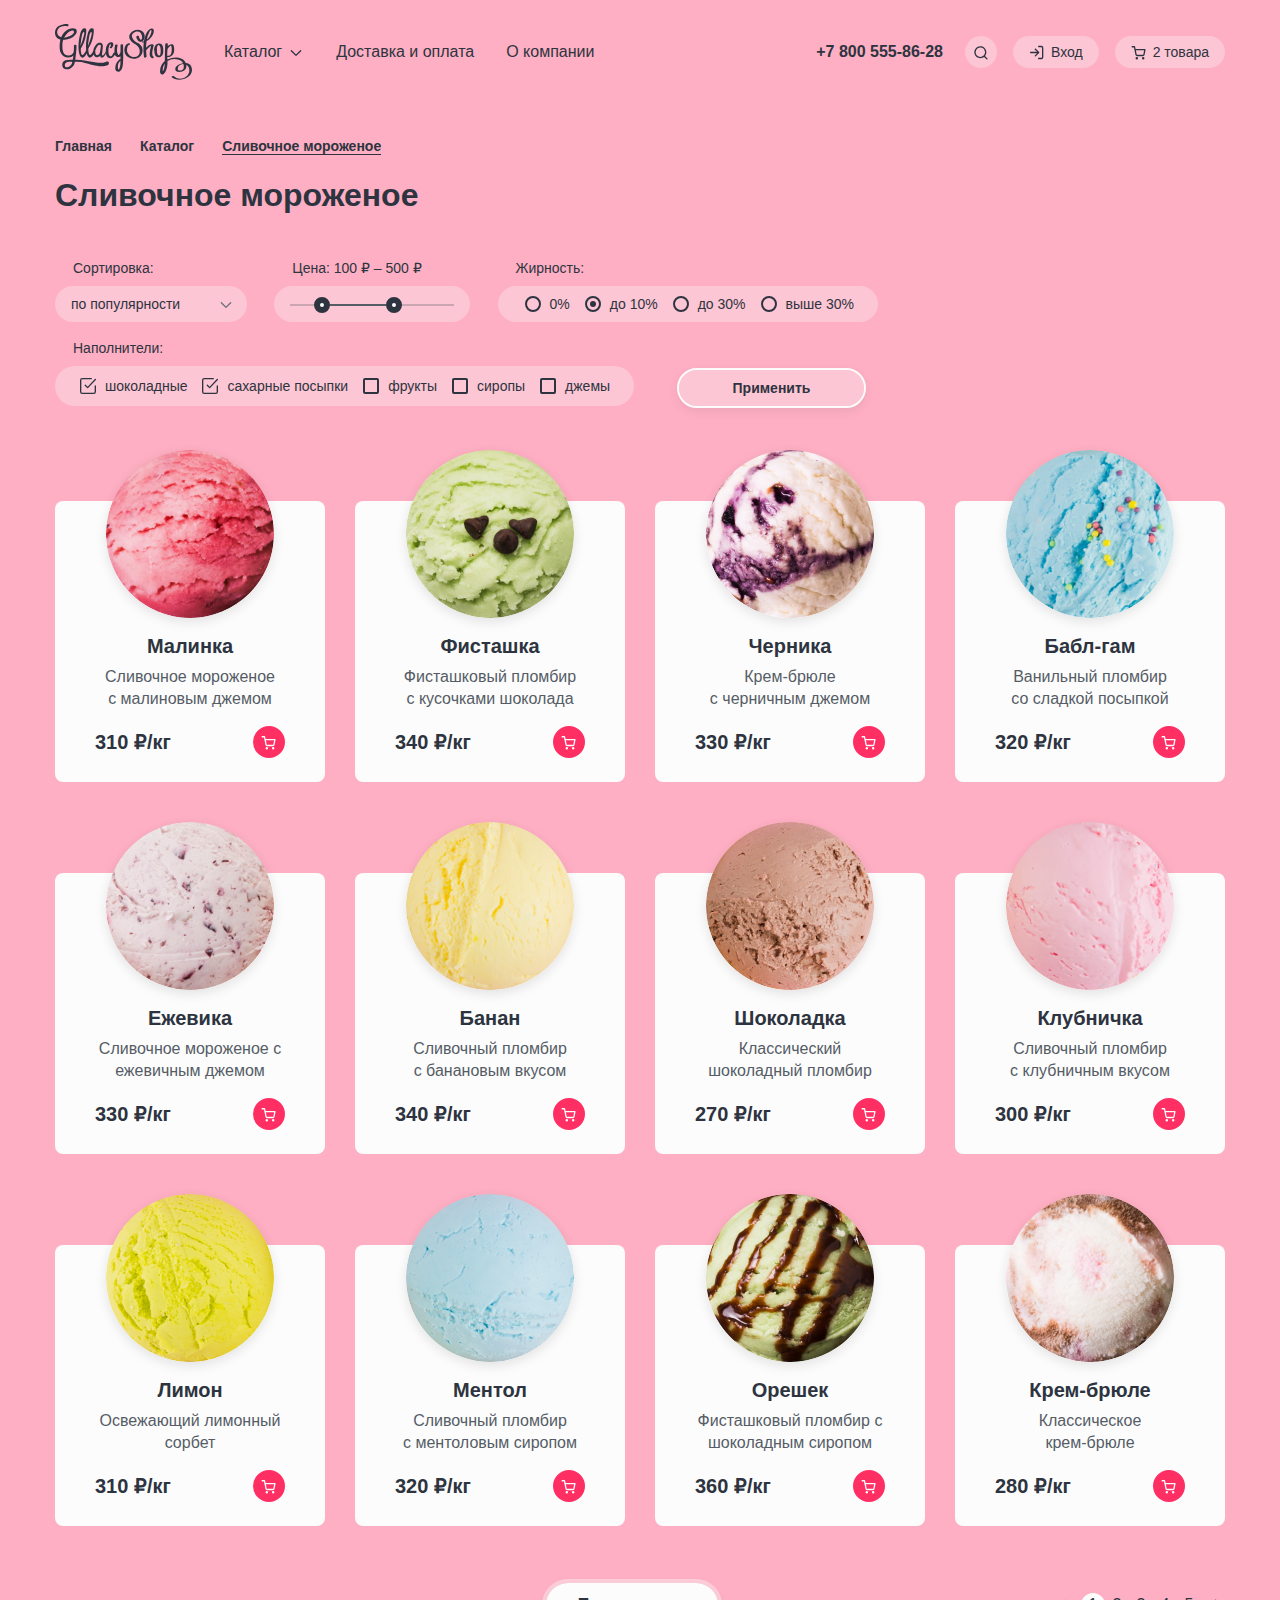
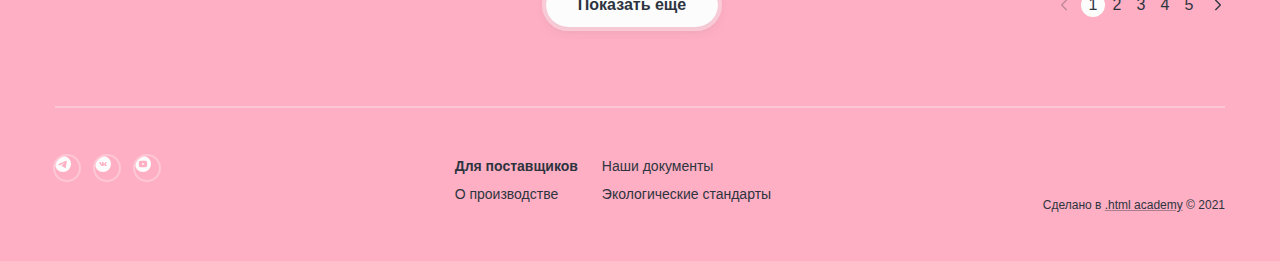
==== commit f1ac2c84: "Сверстали модальное окно" ====
--- a/catalog.html
+++ b/catalog.html
@@ -52,8 +52,8 @@
           <li class="navigation-item">
             <a class="navigation-link navigation-phone" href="tel:+78005558628">+7 800 555-86-28</a>
           </li>
-          <li class="navigation-item" role="search">
-            <a class="navigation-link user-search" href="#">
+          <li class="navigation-item user-search">
+            <a class="navigation-link" href="#">
               <svg width="16" height="17" viewBox="0 0 16 17" xmlns="http://www.w3.org/2000/svg">
                 <svg xmlns="http://www.w3.org/2000/svg" width="16" height="17" fill="none" viewBox="0 0 16 17">
                   <path fill="currentColor" fill-rule="evenodd" d="M2.663 8.188a4.667 4.667 0 1 1 8.028 3.237.683.683 0 0 0-.123.124 4.667 4.667 0 0 1-7.904-3.361Zm8.412 4.688a6 6 0 1 1 .943-.943l2.45 2.45a.667.667 0 1 1-.943.943l-2.45-2.45Z" clip-rule="evenodd"/>
@@ -61,24 +61,102 @@
               </svg>
               <span class="visually-hidden">Поиск.</span>
             </a>
-          </li>
-          <li class="navigation-item">
-            <a class="navigation-link user-login" href="#">
+            <form class="user-search-popover search-form" action="https://echo.htmlacademy.ru/" method="get" role="search">
+              <label class="visually-hidden" for="search">Строка поиска.</label>
+              <input class="search-form-field" type="search" name="search" id="search" placeholder="Поиск по сайту">
+            </form>
+          </li>
+          <li class="navigation-item user-login">
+            <a class="navigation-link" href="#">
               <svg xmlns="http://www.w3.org/2000/svg" width="16" height="17" fill="none" viewBox="0 0 16 17" aria-hidden="true">
                 <path fill="currentColor" fill-rule="evenodd" d="M9 2.525c0-.369.298-.667.667-.667h2.666a2 2 0 0 1 2 2v9.333a2 2 0 0 1-2 2H9.667a.667.667 0 1 1 0-1.333h2.666A.666.666 0 0 0 13 13.19V3.858a.666.666 0 0 0-.667-.667H9.667A.667.667 0 0 1 9 2.525ZM5.862 4.72c.26-.26.682-.26.943 0l3.329 3.329a.69.69 0 0 1 .129.177.664.664 0 0 1-.13.774l-3.328 3.33a.667.667 0 1 1-.943-.944l2.195-2.195h-6.39a.667.667 0 1 1 0-1.333h6.39L5.862 5.663a.667.667 0 0 1 0-.943Z" clip-rule="evenodd"/>
               </svg>
               <span>Вход</span>
             </a>
-          </li>
-          <li class="navigation-item">
-            <a class="navigation-link user-cart" href="#">
+            <div class="user-login-popover sign-in">
+              <div class="sign-in-content">
+                <span class="sign-in-title">Личный кабинет</span>
+                <form class="sign-in-form" action="https://echo.htmlacademy.ru/" method="post" id="sign-in">
+                  <label class="visually-hidden" for="login">Логин-почта.</label>
+                  <input class="sign-in-form-field" type="text" name="login" id="login" placeholder="email@example.com" value="email@example.com">
+                  <label class="visually-hidden" for="password">Пароль.</label>
+                  <input class="sign-in-form-field password" type="password" name="password" id="password" placeholder="Введите пароль" value="123456">
+                </form>
+                <div class="sign-in-bottom-wrapper">
+                  <button class="sign-in-button button button-dark" type="submit" form="sign-in">Войти</button>
+                  <div class="sign-in-link-wrapper">
+                    <a class="sign-in-link" href="#">Забыли пароль?</a>
+                    <a class="sign-in-link" href="#">Регистрация</a>
+                  </div>
+                </div>
+              </div>
+            </div>
+          </li>
+          <li class="navigation-item user-cart">
+            <a class="navigation-link" href="#">
               <svg xmlns="http://www.w3.org/2000/svg" width="16" height="17" fill="none" viewBox="0 0 16 17" aria-hidden="true">
                 <path fill="currentColor" fill-rule="evenodd" d="M1.167 2.108a.667.667 0 0 0 0 1.333h1.77l.468 2.336a.664.664 0 0 0 .011.053l.967 4.833a1.825 1.825 0 0 0 1.819 1.47h5.62a1.826 1.826 0 0 0 1.819-1.47l.001-.005.927-4.861a.667.667 0 0 0-.655-.792H4.611l-.473-2.361a.667.667 0 0 0-.654-.536H1.167Zm4.524 8.294-.813-4.064h8.23l-.775 4.067a.492.492 0 0 1-.492.395H6.183a.492.492 0 0 1-.492-.397Zm-1.134 3.961a1.246 1.246 0 1 1 2.492 0 1.246 1.246 0 0 1-2.492 0Zm6.374 0a1.246 1.246 0 1 1 2.491 0 1.246 1.246 0 0 1-2.491 0Z" clip-rule="evenodd"/>
               </svg>
+
               <span class="visually-hidden">Корзина.</span>
-              <!-- <span class="user-cart-count empty">Нет товаров</span> -->
+
+              <!-- При переключении класса user-cart-active к одному из спанов - меняется количество товаров в корзине.  -->
+
+              <span class="user-cart-count">Нет товаров</span>
               <span class="user-cart-count user-cart-active">2 товара</span>
             </a>
+
+            <!-- При переключении класса user-cart-active к одному из дивов-поповеров - меняется содержимое поповера (для корзины с товарами и пустой).  -->
+
+            <div class="user-cart-popover user-cart-active cart">
+              <div class="cart-content">
+                <span class="cart-title">Корзина</span>
+
+                <ul class="cart-list">
+                  <li class="cart-item">
+                    <a class="cart-link cart-img-wrapper" href="#">
+                      <img class="cart-img" src="images/catalog/product-1.png" width="46" height="46" alt="Фотография товара: Мороженое малинка.">
+                    </a>
+
+                    <div class="cart-product-info">
+                      <a class="cart-link" href="#">
+                        <p class="cart-product-title">Малинка</p>
+                      </a>
+                      <span class="cart-product-weight">1 кг х 310 ₽</span>
+                    </div>
+
+                    <span class="cart-product-price">310 ₽</span>
+                    <button class="cart-delete-button" type="button">
+                      <span class="visually-hidden">Удалить товар из корзины.</span>
+                    </button>
+                  </li>
+                  <li class="cart-item">
+                    <a class="cart-link cart-img-wrapper" href="#">
+                      <img class="cart-img" src="images/catalog/product-4.png" width="46" height="46" alt="Фотография товара: Мороженое Бабл-гам.">
+                    </a>
+
+                    <div class="cart-product-info">
+                      <a class="cart-link" href="#">
+                        <p class="cart-product-title">Бабл-гам</p>
+                      </a>
+                      <span class="cart-product-weight">1,5 кг х 320 ₽</span>
+                    </div>
+
+                    <span class="cart-product-price">480 ₽</span>
+                    <button class="cart-delete-button" type="button">
+                      <span class="visually-hidden">Удалить товар из корзины.</span>
+                    </button>
+                  </li>
+                </ul>
+                <div class="cart-bottom-wrapper">
+                  <button class="cart-button button button-dark" type="submit">Оформить заказ</button>
+                  <p class="cart-total-price">Итого: 790 ₽</p>
+                </div>
+              </div>
+            </div>
+            <div class="user-cart-popover cart empty">
+              <span class="cart-title cart-title-empty">Ваша корзина пока пуста</span>
+            </div>
           </li>
         </ul>
       </nav>
@@ -171,19 +249,7 @@
                   <input class="visually-hidden control-input" type="checkbox" name="chocolate" checked>
                   <span class="control-mark">
                     <svg xmlns="http://www.w3.org/2000/svg" width="16" height="16" fill="none" viewBox="0 0 16 16">
-                      <g clip-path="url(#a)">
-                      <g clip-path="url(#b)">
-                        <path fill="currentColor" fill-rule="evenodd" d="M1.615 1.615a.962.962 0 0 1 .68-.282h8.96a.667.667 0 1 0 0-1.333h-8.96A2.295 2.295 0 0 0 0 2.296v11.407A2.297 2.297 0 0 0 2.296 16h11.402a2.295 2.295 0 0 0 2.295-2.296V8a.667.667 0 0 0-1.333 0v5.703a.963.963 0 0 1-.962.963H2.296a.962.962 0 0 1-.963-.963V2.296c0-.255.102-.5.282-.68Zm14.202.325a.667.667 0 1 0-.968-.917L7.614 8.66 5.782 6.727a.667.667 0 0 0-.967.917l2.315 2.444a.667.667 0 0 0 .968 0l7.719-8.148Z" clip-rule="evenodd"/>
-                      </g>
-                      </g>
-                      <defs>
-                        <clipPath id="a">
-                          <path fill="#fff" d="M0 0h16v16H0z"/>
-                        </clipPath>
-                        <clipPath id="b">
-                          <path fill="#fff" d="M0 0h16v16H0z"/>
-                        </clipPath>
-                      </defs>
+                      <path fill="currentColor" fill-rule="evenodd" d="M1.615 1.615a.962.962 0 0 1 .68-.282h8.96a.667.667 0 1 0 0-1.333h-8.96A2.295 2.295 0 0 0 0 2.296v11.407A2.297 2.297 0 0 0 2.296 16h11.402a2.295 2.295 0 0 0 2.295-2.296V8a.667.667 0 0 0-1.333 0v5.703a.963.963 0 0 1-.962.963H2.296a.962.962 0 0 1-.963-.963V2.296c0-.255.102-.5.282-.68Zm14.202.325a.667.667 0 1 0-.968-.917L7.614 8.66 5.782 6.727a.667.667 0 0 0-.967.917l2.315 2.444a.667.667 0 0 0 .968 0l7.719-8.148Z" clip-rule="evenodd"/>
                     </svg>
                   </span>
                   <span class="control-label">шоколадные</span>
@@ -194,19 +260,7 @@
                   <input class="visually-hidden control-input" type="checkbox" name="sugar" checked>
                   <span class="control-mark">
                     <svg xmlns="http://www.w3.org/2000/svg" width="16" height="16" fill="none" viewBox="0 0 16 16">
-                      <g clip-path="url(#a)">
-                      <g clip-path="url(#b)">
-                        <path fill="currentColor" fill-rule="evenodd" d="M1.615 1.615a.962.962 0 0 1 .68-.282h8.96a.667.667 0 1 0 0-1.333h-8.96A2.295 2.295 0 0 0 0 2.296v11.407A2.297 2.297 0 0 0 2.296 16h11.402a2.295 2.295 0 0 0 2.295-2.296V8a.667.667 0 0 0-1.333 0v5.703a.963.963 0 0 1-.962.963H2.296a.962.962 0 0 1-.963-.963V2.296c0-.255.102-.5.282-.68Zm14.202.325a.667.667 0 1 0-.968-.917L7.614 8.66 5.782 6.727a.667.667 0 0 0-.967.917l2.315 2.444a.667.667 0 0 0 .968 0l7.719-8.148Z" clip-rule="evenodd"/>
-                      </g>
-                      </g>
-                      <defs>
-                        <clipPath id="a">
-                          <path fill="#fff" d="M0 0h16v16H0z"/>
-                        </clipPath>
-                        <clipPath id="b">
-                          <path fill="#fff" d="M0 0h16v16H0z"/>
-                        </clipPath>
-                      </defs>
+                      <path fill="currentColor" fill-rule="evenodd" d="M1.615 1.615a.962.962 0 0 1 .68-.282h8.96a.667.667 0 1 0 0-1.333h-8.96A2.295 2.295 0 0 0 0 2.296v11.407A2.297 2.297 0 0 0 2.296 16h11.402a2.295 2.295 0 0 0 2.295-2.296V8a.667.667 0 0 0-1.333 0v5.703a.963.963 0 0 1-.962.963H2.296a.962.962 0 0 1-.963-.963V2.296c0-.255.102-.5.282-.68Zm14.202.325a.667.667 0 1 0-.968-.917L7.614 8.66 5.782 6.727a.667.667 0 0 0-.967.917l2.315 2.444a.667.667 0 0 0 .968 0l7.719-8.148Z" clip-rule="evenodd"/>
                     </svg>
                   </span>
                   <span class="control-label">сахарные посыпки</span>
@@ -217,19 +271,7 @@
                   <input class="visually-hidden control-input" type="checkbox" name="fruits">
                   <span class="control-mark">
                     <svg xmlns="http://www.w3.org/2000/svg" width="16" height="16" fill="none" viewBox="0 0 16 16">
-                      <g clip-path="url(#a)">
-                      <g clip-path="url(#b)">
-                        <path fill="currentColor" fill-rule="evenodd" d="M1.615 1.615a.962.962 0 0 1 .68-.282h8.96a.667.667 0 1 0 0-1.333h-8.96A2.295 2.295 0 0 0 0 2.296v11.407A2.297 2.297 0 0 0 2.296 16h11.402a2.295 2.295 0 0 0 2.295-2.296V8a.667.667 0 0 0-1.333 0v5.703a.963.963 0 0 1-.962.963H2.296a.962.962 0 0 1-.963-.963V2.296c0-.255.102-.5.282-.68Zm14.202.325a.667.667 0 1 0-.968-.917L7.614 8.66 5.782 6.727a.667.667 0 0 0-.967.917l2.315 2.444a.667.667 0 0 0 .968 0l7.719-8.148Z" clip-rule="evenodd"/>
-                      </g>
-                      </g>
-                      <defs>
-                        <clipPath id="a">
-                          <path fill="#fff" d="M0 0h16v16H0z"/>
-                        </clipPath>
-                        <clipPath id="b">
-                          <path fill="#fff" d="M0 0h16v16H0z"/>
-                        </clipPath>
-                      </defs>
+                      <path fill="currentColor" fill-rule="evenodd" d="M1.615 1.615a.962.962 0 0 1 .68-.282h8.96a.667.667 0 1 0 0-1.333h-8.96A2.295 2.295 0 0 0 0 2.296v11.407A2.297 2.297 0 0 0 2.296 16h11.402a2.295 2.295 0 0 0 2.295-2.296V8a.667.667 0 0 0-1.333 0v5.703a.963.963 0 0 1-.962.963H2.296a.962.962 0 0 1-.963-.963V2.296c0-.255.102-.5.282-.68Zm14.202.325a.667.667 0 1 0-.968-.917L7.614 8.66 5.782 6.727a.667.667 0 0 0-.967.917l2.315 2.444a.667.667 0 0 0 .968 0l7.719-8.148Z" clip-rule="evenodd"/>
                     </svg>
                   </span>
                   <span class="control-label">фрукты</span>
@@ -240,19 +282,7 @@
                   <input class="visually-hidden control-input" type="checkbox" name="syrups">
                   <span class="control-mark">
                     <svg xmlns="http://www.w3.org/2000/svg" width="16" height="16" fill="none" viewBox="0 0 16 16">
-                      <g clip-path="url(#a)">
-                      <g clip-path="url(#b)">
-                        <path fill="currentColor" fill-rule="evenodd" d="M1.615 1.615a.962.962 0 0 1 .68-.282h8.96a.667.667 0 1 0 0-1.333h-8.96A2.295 2.295 0 0 0 0 2.296v11.407A2.297 2.297 0 0 0 2.296 16h11.402a2.295 2.295 0 0 0 2.295-2.296V8a.667.667 0 0 0-1.333 0v5.703a.963.963 0 0 1-.962.963H2.296a.962.962 0 0 1-.963-.963V2.296c0-.255.102-.5.282-.68Zm14.202.325a.667.667 0 1 0-.968-.917L7.614 8.66 5.782 6.727a.667.667 0 0 0-.967.917l2.315 2.444a.667.667 0 0 0 .968 0l7.719-8.148Z" clip-rule="evenodd"/>
-                      </g>
-                      </g>
-                      <defs>
-                        <clipPath id="a">
-                          <path fill="#fff" d="M0 0h16v16H0z"/>
-                        </clipPath>
-                        <clipPath id="b">
-                          <path fill="#fff" d="M0 0h16v16H0z"/>
-                        </clipPath>
-                      </defs>
+                      <path fill="currentColor" fill-rule="evenodd" d="M1.615 1.615a.962.962 0 0 1 .68-.282h8.96a.667.667 0 1 0 0-1.333h-8.96A2.295 2.295 0 0 0 0 2.296v11.407A2.297 2.297 0 0 0 2.296 16h11.402a2.295 2.295 0 0 0 2.295-2.296V8a.667.667 0 0 0-1.333 0v5.703a.963.963 0 0 1-.962.963H2.296a.962.962 0 0 1-.963-.963V2.296c0-.255.102-.5.282-.68Zm14.202.325a.667.667 0 1 0-.968-.917L7.614 8.66 5.782 6.727a.667.667 0 0 0-.967.917l2.315 2.444a.667.667 0 0 0 .968 0l7.719-8.148Z" clip-rule="evenodd"/>
                     </svg>
                   </span>
                   <span class="control-label">сиропы</span>
@@ -263,19 +293,7 @@
                   <input class="visually-hidden control-input" type="checkbox" name="jams">
                   <span class="control-mark">
                     <svg xmlns="http://www.w3.org/2000/svg" width="16" height="16" fill="none" viewBox="0 0 16 16">
-                      <g clip-path="url(#a)">
-                      <g clip-path="url(#b)">
-                        <path fill="currentColor" fill-rule="evenodd" d="M1.615 1.615a.962.962 0 0 1 .68-.282h8.96a.667.667 0 1 0 0-1.333h-8.96A2.295 2.295 0 0 0 0 2.296v11.407A2.297 2.297 0 0 0 2.296 16h11.402a2.295 2.295 0 0 0 2.295-2.296V8a.667.667 0 0 0-1.333 0v5.703a.963.963 0 0 1-.962.963H2.296a.962.962 0 0 1-.963-.963V2.296c0-.255.102-.5.282-.68Zm14.202.325a.667.667 0 1 0-.968-.917L7.614 8.66 5.782 6.727a.667.667 0 0 0-.967.917l2.315 2.444a.667.667 0 0 0 .968 0l7.719-8.148Z" clip-rule="evenodd"/>
-                      </g>
-                      </g>
-                      <defs>
-                        <clipPath id="a">
-                          <path fill="#fff" d="M0 0h16v16H0z"/>
-                        </clipPath>
-                        <clipPath id="b">
-                          <path fill="#fff" d="M0 0h16v16H0z"/>
-                        </clipPath>
-                      </defs>
+                      <path fill="currentColor" fill-rule="evenodd" d="M1.615 1.615a.962.962 0 0 1 .68-.282h8.96a.667.667 0 1 0 0-1.333h-8.96A2.295 2.295 0 0 0 0 2.296v11.407A2.297 2.297 0 0 0 2.296 16h11.402a2.295 2.295 0 0 0 2.295-2.296V8a.667.667 0 0 0-1.333 0v5.703a.963.963 0 0 1-.962.963H2.296a.962.962 0 0 1-.963-.963V2.296c0-.255.102-.5.282-.68Zm14.202.325a.667.667 0 1 0-.968-.917L7.614 8.66 5.782 6.727a.667.667 0 0 0-.967.917l2.315 2.444a.667.667 0 0 0 .968 0l7.719-8.148Z" clip-rule="evenodd"/>
                     </svg>
                   </span>
                   <span class="control-label">джемы</span>
@@ -301,6 +319,9 @@
             <div class="product-price-wrapper">
               <span class="product-price">310 ₽/кг</span>
               <a class="product-button" href="#">
+                <svg xmlns="http://www.w3.org/2000/svg" width="16" height="17" fill="none" viewBox="0 0 16 17">
+                  <path fill="currentColor" fill-rule="evenodd" d="M1.167 2.108a.667.667 0 0 0 0 1.333h1.77l.468 2.336a.664.664 0 0 0 .011.053l.967 4.833a1.825 1.825 0 0 0 1.819 1.47h5.62a1.826 1.826 0 0 0 1.819-1.47l.001-.005.927-4.861a.667.667 0 0 0-.655-.792H4.611l-.473-2.361a.667.667 0 0 0-.654-.536H1.167Zm4.524 8.294-.813-4.064h8.23l-.775 4.067a.492.492 0 0 1-.492.395H6.183a.492.492 0 0 1-.492-.397Zm-1.134 3.961a1.246 1.246 0 1 1 2.492 0 1.246 1.246 0 0 1-2.492 0Zm6.374 0a1.246 1.246 0 1 1 2.491 0 1.246 1.246 0 0 1-2.491 0Z" clip-rule="evenodd"/>
+                </svg>
                 <span class="visually-hidden">Добавить в корзину.</span>
               </a>
             </div>
@@ -316,6 +337,9 @@
             <div class="product-price-wrapper">
               <span class="product-price">340 ₽/кг</span>
               <a class="product-button" href="#">
+                <svg xmlns="http://www.w3.org/2000/svg" width="16" height="17" fill="none" viewBox="0 0 16 17">
+                  <path fill="currentColor" fill-rule="evenodd" d="M1.167 2.108a.667.667 0 0 0 0 1.333h1.77l.468 2.336a.664.664 0 0 0 .011.053l.967 4.833a1.825 1.825 0 0 0 1.819 1.47h5.62a1.826 1.826 0 0 0 1.819-1.47l.001-.005.927-4.861a.667.667 0 0 0-.655-.792H4.611l-.473-2.361a.667.667 0 0 0-.654-.536H1.167Zm4.524 8.294-.813-4.064h8.23l-.775 4.067a.492.492 0 0 1-.492.395H6.183a.492.492 0 0 1-.492-.397Zm-1.134 3.961a1.246 1.246 0 1 1 2.492 0 1.246 1.246 0 0 1-2.492 0Zm6.374 0a1.246 1.246 0 1 1 2.491 0 1.246 1.246 0 0 1-2.491 0Z" clip-rule="evenodd"/>
+                </svg>
                 <span class="visually-hidden">Добавить в корзину.</span>
               </a>
             </div>
@@ -331,6 +355,9 @@
             <div class="product-price-wrapper">
               <span class="product-price">330 ₽/кг</span>
               <a class="product-button" href="#">
+                <svg xmlns="http://www.w3.org/2000/svg" width="16" height="17" fill="none" viewBox="0 0 16 17">
+                  <path fill="currentColor" fill-rule="evenodd" d="M1.167 2.108a.667.667 0 0 0 0 1.333h1.77l.468 2.336a.664.664 0 0 0 .011.053l.967 4.833a1.825 1.825 0 0 0 1.819 1.47h5.62a1.826 1.826 0 0 0 1.819-1.47l.001-.005.927-4.861a.667.667 0 0 0-.655-.792H4.611l-.473-2.361a.667.667 0 0 0-.654-.536H1.167Zm4.524 8.294-.813-4.064h8.23l-.775 4.067a.492.492 0 0 1-.492.395H6.183a.492.492 0 0 1-.492-.397Zm-1.134 3.961a1.246 1.246 0 1 1 2.492 0 1.246 1.246 0 0 1-2.492 0Zm6.374 0a1.246 1.246 0 1 1 2.491 0 1.246 1.246 0 0 1-2.491 0Z" clip-rule="evenodd"/>
+                </svg>
                 <span class="visually-hidden">Добавить в корзину.</span>
               </a>
             </div>
@@ -346,6 +373,9 @@
             <div class="product-price-wrapper">
               <span class="product-price">320 ₽/кг</span>
               <a class="product-button" href="#">
+                <svg xmlns="http://www.w3.org/2000/svg" width="16" height="17" fill="none" viewBox="0 0 16 17">
+                  <path fill="currentColor" fill-rule="evenodd" d="M1.167 2.108a.667.667 0 0 0 0 1.333h1.77l.468 2.336a.664.664 0 0 0 .011.053l.967 4.833a1.825 1.825 0 0 0 1.819 1.47h5.62a1.826 1.826 0 0 0 1.819-1.47l.001-.005.927-4.861a.667.667 0 0 0-.655-.792H4.611l-.473-2.361a.667.667 0 0 0-.654-.536H1.167Zm4.524 8.294-.813-4.064h8.23l-.775 4.067a.492.492 0 0 1-.492.395H6.183a.492.492 0 0 1-.492-.397Zm-1.134 3.961a1.246 1.246 0 1 1 2.492 0 1.246 1.246 0 0 1-2.492 0Zm6.374 0a1.246 1.246 0 1 1 2.491 0 1.246 1.246 0 0 1-2.491 0Z" clip-rule="evenodd"/>
+                </svg>
                 <span class="visually-hidden">Добавить в корзину.</span>
               </a>
             </div>
@@ -361,6 +391,9 @@
             <div class="product-price-wrapper">
               <span class="product-price">330 ₽/кг</span>
               <a class="product-button" href="#">
+                <svg xmlns="http://www.w3.org/2000/svg" width="16" height="17" fill="none" viewBox="0 0 16 17">
+                  <path fill="currentColor" fill-rule="evenodd" d="M1.167 2.108a.667.667 0 0 0 0 1.333h1.77l.468 2.336a.664.664 0 0 0 .011.053l.967 4.833a1.825 1.825 0 0 0 1.819 1.47h5.62a1.826 1.826 0 0 0 1.819-1.47l.001-.005.927-4.861a.667.667 0 0 0-.655-.792H4.611l-.473-2.361a.667.667 0 0 0-.654-.536H1.167Zm4.524 8.294-.813-4.064h8.23l-.775 4.067a.492.492 0 0 1-.492.395H6.183a.492.492 0 0 1-.492-.397Zm-1.134 3.961a1.246 1.246 0 1 1 2.492 0 1.246 1.246 0 0 1-2.492 0Zm6.374 0a1.246 1.246 0 1 1 2.491 0 1.246 1.246 0 0 1-2.491 0Z" clip-rule="evenodd"/>
+                </svg>
                 <span class="visually-hidden">Добавить в корзину.</span>
               </a>
             </div>
@@ -376,6 +409,9 @@
             <div class="product-price-wrapper">
               <span class="product-price">340 ₽/кг</span>
               <a class="product-button" href="#">
+                <svg xmlns="http://www.w3.org/2000/svg" width="16" height="17" fill="none" viewBox="0 0 16 17">
+                  <path fill="currentColor" fill-rule="evenodd" d="M1.167 2.108a.667.667 0 0 0 0 1.333h1.77l.468 2.336a.664.664 0 0 0 .011.053l.967 4.833a1.825 1.825 0 0 0 1.819 1.47h5.62a1.826 1.826 0 0 0 1.819-1.47l.001-.005.927-4.861a.667.667 0 0 0-.655-.792H4.611l-.473-2.361a.667.667 0 0 0-.654-.536H1.167Zm4.524 8.294-.813-4.064h8.23l-.775 4.067a.492.492 0 0 1-.492.395H6.183a.492.492 0 0 1-.492-.397Zm-1.134 3.961a1.246 1.246 0 1 1 2.492 0 1.246 1.246 0 0 1-2.492 0Zm6.374 0a1.246 1.246 0 1 1 2.491 0 1.246 1.246 0 0 1-2.491 0Z" clip-rule="evenodd"/>
+                </svg>
                 <span class="visually-hidden">Добавить в корзину.</span>
               </a>
             </div>
@@ -391,6 +427,9 @@
             <div class="product-price-wrapper">
               <span class="product-price">270 ₽/кг</span>
               <a class="product-button" href="#">
+                <svg xmlns="http://www.w3.org/2000/svg" width="16" height="17" fill="none" viewBox="0 0 16 17">
+                  <path fill="currentColor" fill-rule="evenodd" d="M1.167 2.108a.667.667 0 0 0 0 1.333h1.77l.468 2.336a.664.664 0 0 0 .011.053l.967 4.833a1.825 1.825 0 0 0 1.819 1.47h5.62a1.826 1.826 0 0 0 1.819-1.47l.001-.005.927-4.861a.667.667 0 0 0-.655-.792H4.611l-.473-2.361a.667.667 0 0 0-.654-.536H1.167Zm4.524 8.294-.813-4.064h8.23l-.775 4.067a.492.492 0 0 1-.492.395H6.183a.492.492 0 0 1-.492-.397Zm-1.134 3.961a1.246 1.246 0 1 1 2.492 0 1.246 1.246 0 0 1-2.492 0Zm6.374 0a1.246 1.246 0 1 1 2.491 0 1.246 1.246 0 0 1-2.491 0Z" clip-rule="evenodd"/>
+                </svg>
                 <span class="visually-hidden">Добавить в корзину.</span>
               </a>
             </div>
@@ -406,6 +445,9 @@
             <div class="product-price-wrapper">
               <span class="product-price">300 ₽/кг</span>
               <a class="product-button" href="#">
+                <svg xmlns="http://www.w3.org/2000/svg" width="16" height="17" fill="none" viewBox="0 0 16 17">
+                  <path fill="currentColor" fill-rule="evenodd" d="M1.167 2.108a.667.667 0 0 0 0 1.333h1.77l.468 2.336a.664.664 0 0 0 .011.053l.967 4.833a1.825 1.825 0 0 0 1.819 1.47h5.62a1.826 1.826 0 0 0 1.819-1.47l.001-.005.927-4.861a.667.667 0 0 0-.655-.792H4.611l-.473-2.361a.667.667 0 0 0-.654-.536H1.167Zm4.524 8.294-.813-4.064h8.23l-.775 4.067a.492.492 0 0 1-.492.395H6.183a.492.492 0 0 1-.492-.397Zm-1.134 3.961a1.246 1.246 0 1 1 2.492 0 1.246 1.246 0 0 1-2.492 0Zm6.374 0a1.246 1.246 0 1 1 2.491 0 1.246 1.246 0 0 1-2.491 0Z" clip-rule="evenodd"/>
+                </svg>
                 <span class="visually-hidden">Добавить в корзину.</span>
               </a>
             </div>
@@ -421,6 +463,9 @@
             <div class="product-price-wrapper">
               <span class="product-price">310 ₽/кг</span>
               <a class="product-button" href="#">
+                <svg xmlns="http://www.w3.org/2000/svg" width="16" height="17" fill="none" viewBox="0 0 16 17">
+                  <path fill="currentColor" fill-rule="evenodd" d="M1.167 2.108a.667.667 0 0 0 0 1.333h1.77l.468 2.336a.664.664 0 0 0 .011.053l.967 4.833a1.825 1.825 0 0 0 1.819 1.47h5.62a1.826 1.826 0 0 0 1.819-1.47l.001-.005.927-4.861a.667.667 0 0 0-.655-.792H4.611l-.473-2.361a.667.667 0 0 0-.654-.536H1.167Zm4.524 8.294-.813-4.064h8.23l-.775 4.067a.492.492 0 0 1-.492.395H6.183a.492.492 0 0 1-.492-.397Zm-1.134 3.961a1.246 1.246 0 1 1 2.492 0 1.246 1.246 0 0 1-2.492 0Zm6.374 0a1.246 1.246 0 1 1 2.491 0 1.246 1.246 0 0 1-2.491 0Z" clip-rule="evenodd"/>
+                </svg>
                 <span class="visually-hidden">Добавить в корзину.</span>
               </a>
             </div>
@@ -436,6 +481,9 @@
             <div class="product-price-wrapper">
               <span class="product-price">320 ₽/кг</span>
               <a class="product-button" href="#">
+                <svg xmlns="http://www.w3.org/2000/svg" width="16" height="17" fill="none" viewBox="0 0 16 17">
+                  <path fill="currentColor" fill-rule="evenodd" d="M1.167 2.108a.667.667 0 0 0 0 1.333h1.77l.468 2.336a.664.664 0 0 0 .011.053l.967 4.833a1.825 1.825 0 0 0 1.819 1.47h5.62a1.826 1.826 0 0 0 1.819-1.47l.001-.005.927-4.861a.667.667 0 0 0-.655-.792H4.611l-.473-2.361a.667.667 0 0 0-.654-.536H1.167Zm4.524 8.294-.813-4.064h8.23l-.775 4.067a.492.492 0 0 1-.492.395H6.183a.492.492 0 0 1-.492-.397Zm-1.134 3.961a1.246 1.246 0 1 1 2.492 0 1.246 1.246 0 0 1-2.492 0Zm6.374 0a1.246 1.246 0 1 1 2.491 0 1.246 1.246 0 0 1-2.491 0Z" clip-rule="evenodd"/>
+                </svg>
                 <span class="visually-hidden">Добавить в корзину.</span>
               </a>
             </div>
@@ -451,6 +499,9 @@
             <div class="product-price-wrapper">
               <span class="product-price">360 ₽/кг</span>
               <a class="product-button" href="#">
+                <svg xmlns="http://www.w3.org/2000/svg" width="16" height="17" fill="none" viewBox="0 0 16 17">
+                  <path fill="currentColor" fill-rule="evenodd" d="M1.167 2.108a.667.667 0 0 0 0 1.333h1.77l.468 2.336a.664.664 0 0 0 .011.053l.967 4.833a1.825 1.825 0 0 0 1.819 1.47h5.62a1.826 1.826 0 0 0 1.819-1.47l.001-.005.927-4.861a.667.667 0 0 0-.655-.792H4.611l-.473-2.361a.667.667 0 0 0-.654-.536H1.167Zm4.524 8.294-.813-4.064h8.23l-.775 4.067a.492.492 0 0 1-.492.395H6.183a.492.492 0 0 1-.492-.397Zm-1.134 3.961a1.246 1.246 0 1 1 2.492 0 1.246 1.246 0 0 1-2.492 0Zm6.374 0a1.246 1.246 0 1 1 2.491 0 1.246 1.246 0 0 1-2.491 0Z" clip-rule="evenodd"/>
+                </svg>
                 <span class="visually-hidden">Добавить в корзину.</span>
               </a>
             </div>
@@ -466,6 +517,9 @@
             <div class="product-price-wrapper">
               <span class="product-price">280 ₽/кг</span>
               <a class="product-button" href="#">
+                <svg xmlns="http://www.w3.org/2000/svg" width="16" height="17" fill="none" viewBox="0 0 16 17">
+                  <path fill="currentColor" fill-rule="evenodd" d="M1.167 2.108a.667.667 0 0 0 0 1.333h1.77l.468 2.336a.664.664 0 0 0 .011.053l.967 4.833a1.825 1.825 0 0 0 1.819 1.47h5.62a1.826 1.826 0 0 0 1.819-1.47l.001-.005.927-4.861a.667.667 0 0 0-.655-.792H4.611l-.473-2.361a.667.667 0 0 0-.654-.536H1.167Zm4.524 8.294-.813-4.064h8.23l-.775 4.067a.492.492 0 0 1-.492.395H6.183a.492.492 0 0 1-.492-.397Zm-1.134 3.961a1.246 1.246 0 1 1 2.492 0 1.246 1.246 0 0 1-2.492 0Zm6.374 0a1.246 1.246 0 1 1 2.491 0 1.246 1.246 0 0 1-2.491 0Z" clip-rule="evenodd"/>
+                </svg>
                 <span class="visually-hidden">Добавить в корзину.</span>
               </a>
             </div>
--- a/styles/styles.css
+++ b/styles/styles.css
@@ -104,6 +104,7 @@
   border: none;
   outline: 4px solid rgba(252, 252, 252, 0.4);
   box-shadow: 0 4px 12px 0 rgba(45, 52, 64, 0.10);
+  transition: outline 0.6s, outline-color 0.6s, background-color 0.6s;
 }
 
 .button:hover {
@@ -113,14 +114,26 @@
 }
 
 .button:focus {
-  outline: 2px solid #2D3440;
+  outline: 2px solid #2d3440;
   background-color: rgba(252, 252, 252, 0.5);
-  }
+}
 
 .button:active {
-  outline: 2px solid #2D3440;
+  outline: 2px solid #2d3440;
   background-color: rgba(252, 252, 252, 1);
-  }
+}
+
+.button:disabled,
+.button-disabled,
+.button-disabled:hover,
+.button-disabled:active,
+.button-disabled:focus {
+  outline: 4px solid rgba(252, 252, 252, 0.40);
+  background-color: rgba(231, 231, 231, 1);
+  font-weight: 400;
+  color: #b9b9b9;
+  cursor: default;
+}
 
 .button-dark {
   outline: 4px solid rgba(255, 47, 100, 0.30);
@@ -135,12 +148,12 @@
 }
 
 .button-dark:focus {
-  outline: 2px solid #2D3440;
+  outline: 2px solid #2d3440;
   background-color: #ff2f64;
   }
 
 .button-dark:active {
-  outline: 2px solid #2D3440;
+  outline: 2px solid #2d3440;
   background-color: #feafc3;
   color: #fcfcfc;
 }
@@ -148,6 +161,19 @@
 .button-dark:focus:hover {
   color: #fcfcfc;
 }
+
+.button-dark:disabled,
+.button-dark-disabled,
+.button-dark-disabled:hover,
+.button-dark-disabled:active,
+.button-dark-disabled:focus,
+.button-dark-disabled:focus:hover {
+  outline: 4px solid rgba(185, 185, 185, 0.3);
+  background-color: #b9b9b9;
+  font-weight: 400;
+  color: #556c66;
+  cursor: default;
+  }
 
 /* Header */
 
@@ -164,10 +190,15 @@
 
 .navigation-list {
   display: flex;
+  flex-wrap: wrap;
   align-items: center;
   list-style-type: none;
   padding: 0;
   margin: 0;
+}
+
+.navigation-item {
+  color: #2d3440;
 }
 
 .navigation-link {
@@ -178,9 +209,12 @@
   text-decoration: none;
   padding: 8px 16px;
   cursor: pointer;
-  column-gap: 6px;
+  -webkit-column-gap: 6px;
+    -moz-column-gap: 6px;
+          column-gap: 6px;
   transition: background-color 0.3s;
   border-radius: 30px;
+  max-width: 180px;
 }
 
 .navigation-link:hover {
@@ -222,7 +256,8 @@
 }
 
 .navigation-catalog svg {
-  transform: rotate(90deg);
+  -webkit-transform: rotate(90deg);
+          transform: rotate(90deg);
 }
 
 .navigation-catalog:focus-within .navigation-link {
@@ -240,7 +275,8 @@
 }
 
 .navigation-catalog:focus-within .navigation-link svg {
-  transform: rotate(270deg);
+  -webkit-transform: rotate(270deg);
+          transform: rotate(270deg);
 }
 
 .navigation-catalog:focus-within .submenu-list,
@@ -273,6 +309,10 @@
   background-color: transparent;
 }
 
+.submenu-list:hover {
+  display: block;
+}
+
 .submenu-item {
   position: relative;
 }
@@ -334,9 +374,12 @@
 
 .user-navigation .user-search {
   border-radius: 50%;
-  padding: 8px;
   width: 32px;
   height: 32px;
+}
+
+.user-search .navigation-link {
+  padding: 8px;
 }
 
 .user-search,
@@ -344,6 +387,15 @@
 .user-cart {
   border-radius: 30px;
   background-color: rgba(252, 252, 252, 0.30);
+  position: relative;
+}
+
+.user-cart-count {
+  display: none;
+}
+
+.user-cart-count.user-cart-active {
+  display: block;
 }
 
 /* Main */
@@ -371,13 +423,10 @@
 
 .slider-item-current {
   display: grid;
+  grid-template-columns: 470px -webkit-min-content auto;
   grid-template-columns: 470px min-content auto;
   align-items: center;
 }
-
-/* .slider-text-container {
-  margin-top: 30px;
-} */
 
 .slider-image-container {
   display: flex;
@@ -387,8 +436,6 @@
   min-width: 350px;
   max-width: 367px;
   height: 554px;
-  /* padding: 21px 20px 26px;
-  margin-left: -8px; */
 }
 
 .slider-image-wrapper {
@@ -402,7 +449,8 @@
   position: absolute;
   top: 50%;
   right: 18px;
-  transform: translateY(-50%);
+  -webkit-transform: translateY(-50%);
+          transform: translateY(-50%);
   width: 312px;
   height: 312px;
   background-color: #ffcbd8;
@@ -420,7 +468,8 @@
   position: absolute;
   display: flex;
   top: 50%;
-  transform: translateY(-50%);
+  -webkit-transform: translateY(-50%);
+          transform: translateY(-50%);
   width: 100%;
   justify-content: space-between;
 }
@@ -432,17 +481,46 @@
   width: 38px;
   height: 38px;
   border: 2px solid #fcfcfc;
-  border-radius: 26px;
+  border-radius: 50%;
   background-color: rgba(255, 255, 255, 0.3);
   cursor: pointer;
-}
-
-.slider-button svg {
-  fill: #fcfcfc;
+  color: #fcfcfc;
+  transition: background-color 0.3s;
+}
+
+.slider-button:hover {
+  background-color: rgba(252, 252, 252, 1);
+  color: #2d3440;
+}
+
+.slider-button:focus {
+  background-color: rgba(252, 252, 252, 0.5);
+  border-color: #2d3440;
+  color: #2d3440;
+}
+
+.slider-button:active {
+  background-color: rgba(252, 252, 252, 0.5);
+  border-color: transparent;
+  color: #2d3440;
+}
+
+.slider-button:disabled,
+.slider-button-disabled,
+.slider-button-disabled:hover,
+.slider-button-disabled:active,
+.slider-button-disabled:focus {
+  border: 2px solid #fcfcfc;
+  opacity: 0.4;
+  background-color: rgba(252, 252, 252, 0.30);
+  color: #fcfcfc;
+  cursor: default;
+  outline: none;
 }
 
 .slider-prev {
-  transform: rotate(180deg);
+  -webkit-transform: rotate(180deg);
+          transform: rotate(180deg);
 }
 
 .slider-title {
@@ -475,7 +553,9 @@
   list-style: none;
   display: grid;
   grid-template-columns: repeat(2, 100px);
-  column-gap: 41px;
+  -webkit-column-gap: 41px;
+    -moz-column-gap: 41px;
+          column-gap: 41px;
   opacity: 0.4;
 }
 
@@ -498,7 +578,8 @@
   content: "";
   position: absolute;
   top: 50%;
-  transform: translateY(-50%);
+  -webkit-transform: translateY(-50%);
+          transform: translateY(-50%);
   width: 100px;
   height: 100px;
   background-color: #ffcbd8;
@@ -538,15 +619,34 @@
   flex-wrap: wrap;
   justify-content: center;
   align-items: center;
-}
-
-.slider-control-button {
   width: 12px;
   height: 12px;
-  border: none;
+}
+
+.slider-control-button {
+  width: 100%;
+  height: 100%;
+  padding: 0;
+  border: 1px solid transparent;
   border-radius: 50%;
   background-color: rgba(252, 252, 252, 0.3);
   cursor: pointer;
+}
+
+.slider-control-button:hover {
+  border: 1px solid #fcfcfc;
+  background-color: rgba(252, 252, 252, 0.30);
+}
+
+.slider-control-button:focus {
+  border-color: #2d3440;
+  background-color: rgba(252, 252, 252, 0.30);
+  outline: none;
+}
+
+.slider-control-button:active {
+  background-color: rgba(252, 252, 252, 0.5);
+  border-color: transparent;
 }
 
 .slider-control-button-current {
@@ -679,19 +779,19 @@
 }
 
 .about-item:first-child::before {
-  background-image: url(../images/icons/about-icecream.svg);
+  background-image: url("../images/icons/about-icecream.svg");
 }
 
 .about-item:nth-child(2)::before {
-  background-image: url(../images/icons/about-cow.svg);
+  background-image: url("../images/icons/about-cow.svg");
 }
 
 .about-item:nth-child(3)::before {
-  background-image: url(../images/icons/about-leaf.svg);
+  background-image: url("../images/icons/about-leaf.svg");
 }
 
 .about-item:last-child::before {
-  background-image: url(../images/icons/about-thermometer.svg);
+  background-image: url("../images/icons/about-thermometer.svg");
 }
 
 /* Blog */ /* Subscribe */
@@ -711,7 +811,7 @@
   min-height: 224px;
   background-image: url("../images/background-blog.jpg");
   background-repeat: no-repeat;
-  background-position: center right;
+  background-position: top right;
   background-size: contain;
 }
 
@@ -808,8 +908,16 @@
   background-color: #e7e7e7;
   color: #2d3440;
   cursor: default;
-}
-
+  outline: none;
+}
+
+.subscribe-email::-webkit-input-placeholder {
+  color: #b9b9b9;
+}
+
+.subscribe-email::-moz-placeholder {
+  color: #b9b9b9;
+}
 
 .subscribe-email::placeholder {
   color: #b9b9b9;
@@ -828,8 +936,8 @@
   border-radius: 16px;
   background-image: url("../images/background-delivery.jpg");
   background-repeat: no-repeat;
-  background-position: center;
-  background-size: cover;
+  background-position: top left;
+  background-size: contain;
 }
 
 .delivery-text-wrapper {
@@ -853,10 +961,12 @@
   padding-bottom: 42px;
   display: grid;
   grid-template-columns: 117px 152px auto;
-  grid-template-rows: min-content 76px 76px auto;
+  grid-template-rows: repeat(3, -webkit-min-content) auto;
+  grid-template-rows: repeat(3, min-content) auto;
   gap: 20px 16px;
   border-radius: 8px;
   box-shadow: 0 15px 40px 0 rgba(45, 52, 64, 0.12);
+  align-self: start;
 }
 
 .delivery-text {
@@ -906,7 +1016,7 @@
   border-radius: 50%;
   width: 100%;
   height: 100%;
-  background-image: url(../images/icons/tooltip.svg);
+  background-image: url("../images/icons/tooltip.svg");
   background-repeat: no-repeat;
   background-position: center;
   cursor: pointer;
@@ -927,7 +1037,8 @@
   background-color: #fcfcfc;
   border: 1px solid #b9b9b9;
   border-radius: 2px;
-  filter: drop-shadow(0 4px 8px rgba(194, 194, 194, 0.20));
+  -webkit-filter: drop-shadow(0 4px 8px rgba(194, 194, 194, 0.20));
+          filter: drop-shadow(0 4px 8px rgba(194, 194, 194, 0.20));
   z-index: 2;
 }
 
@@ -964,6 +1075,14 @@
   border: 1px solid #b9b9b9;
 }
 
+.delivery-form-field::-webkit-input-placeholder {
+  color: #b9b9b9;
+}
+
+.delivery-form-field::-moz-placeholder {
+  color: #b9b9b9;
+}
+
 .delivery-form-field::placeholder {
   color: #b9b9b9;
 }
@@ -971,6 +1090,7 @@
 .delivery-button {
   grid-column: 2/3;
   margin-top: 12px;
+  align-self: start;
 }
 
 /* Contacts */
@@ -981,8 +1101,9 @@
   min-height: 492px;
   background-image: url("../images/background-contacts.jpg");
   background-repeat: no-repeat;
-  background-position: center;
-  background-size: cover;
+  background-position: top left;
+  background-size: contain;
+  background-color: #e6c3c7;
 }
 
 .contacts-wrapper {
@@ -1043,6 +1164,7 @@
   flex-wrap: wrap;
   gap: 16px;
   max-width: 200px;
+  align-self: start;
 }
 
 .social-item {
@@ -1063,6 +1185,21 @@
   background-repeat: no-repeat;
   background-size: contain;
   border-radius: 50%;
+  transition: background-color 0.3s;
+}
+
+.social-link:hover {
+  background-color: #2d3440;
+}
+
+.social-link:focus {
+  background-color: #2d3440;
+  outline: 2px solid #2d3440;
+}
+
+.social-link:active {
+  opacity: 0.5;
+  outline: none;
 }
 
 .social-telegram {
@@ -1083,9 +1220,11 @@
   list-style-type: none;
   display: grid;
   grid-template-columns: repeat(2, auto);
+  grid-template-rows: repeat(2, -webkit-min-content);
   grid-template-rows: repeat(2, min-content);
   gap: 8px 24px;
   align-items: center;
+  max-width: 600px;
 }
 
 .footer-navigation-item {
@@ -1103,6 +1242,15 @@
   font-size: 14px;
   line-height: 20px;
   text-decoration: none;
+}
+
+.footer-navigation-link:hover,
+.footer-navigation-link:focus {
+  opacity: 0.6;
+}
+
+.footer-navigation-link:active {
+  opacity: 0.3;
 }
 
 .link-provider {
@@ -1113,6 +1261,10 @@
   background-position: center left;
 }
 
+.developer-wrapper {
+  max-width: 250px;
+}
+
 .developer-logo {
   display: flex;
   width: 93px;
@@ -1121,6 +1273,18 @@
   background-image: url("../images/logo-htmlacademy.svg");
 }
 
+.developer-logo:hover,
+.developer-logo:focus,
+.developer-link:hover,
+.developer-link:focus {
+  opacity: 0.6;
+}
+
+.developer-logo:active,
+.developer-link:active {
+  opacity: 0.3;
+}
+
 .developer-text {
   margin: 0;
   font-size: 12px;
@@ -1129,7 +1293,8 @@
 
 .developer-link {
   color:#2d3440;
-  text-decoration-color: rgba(45, 52, 64, 0.40);
+  -webkit-text-decoration-color: rgba(45, 52, 64, 0.40);
+          text-decoration-color: rgba(45, 52, 64, 0.40);
 }
 
 /* Catalog */
@@ -1164,7 +1329,7 @@
   position: absolute;
   top: 5px;
   right: -22px;
-  background-image: url(../images/icons/breadcrumbs-arrow.svg);
+  background-image: url("../images/icons/breadcrumbs-arrow.svg");
   background-repeat: no-repeat;
   background-size: auto;
   background-position: center;
@@ -1178,6 +1343,15 @@
   border-bottom: 1px solid transparent;
 }
 
+.breadcrumbs-link:hover,
+.breadcrumbs-link:focus {
+  opacity: 0.6;
+}
+
+.breadcrumbs-link:active {
+  opacity: 0.3;
+}
+
 .breadcrumbs-link-current {
   border-bottom: 1px solid #2d3440;
 }
@@ -1198,7 +1372,6 @@
   flex-wrap: wrap;
   max-width: 823px;
   gap: 16px;
-
   justify-content: space-between;
 }
 
@@ -1229,7 +1402,8 @@
   background-repeat: no-repeat;
   background-position: center;
   top: 50%;
-  transform: rotate(90deg) translateX(-50%);
+  -webkit-transform: rotate(90deg) translateX(-50%);
+          transform: rotate(90deg) translateX(-50%);
   right: 13px;
 }
 
@@ -1346,7 +1520,8 @@
 .control-mark {
   position: absolute;
   top: 50%;
-  transform: translateY(-50%);
+  -webkit-transform: translateY(-50%);
+          transform: translateY(-50%);
   left: 15px;
   width: 16px;
   height: 16px;
@@ -1398,7 +1573,9 @@
   border-radius: 50%;
   top: 50%;
   left: 50%;
-  transform: translateX(-50%) translateY(-50%);transition: background-color 0.3s;
+  -webkit-transform: translateX(-50%) translateY(-50%);
+          transform: translateX(-50%) translateY(-50%);
+  transition: background-color 0.3s;
 }
 
 .control-input[type="radio"]:hover:checked + .control-mark::before {
@@ -1428,13 +1605,10 @@
 .catalog-filter-button {
   background-color: rgba(252, 252, 252, 0.30);
   padding: 6px 30px;
-
   outline: 2px solid rgba(252, 252, 252, 1);
-
   min-width: 185px;
   align-self: end;
   font-size: 14px;
-
   margin-right: 14px;
 }
 
@@ -1445,12 +1619,19 @@
 
 .catalog-filter-button:focus {
   background-color: rgba(252, 252, 252, 0.3);
-  outline: 2px solid #2D3440;
+  outline: 2px solid #2d3440;
 }
 
 .catalog-filter-button:active {
   background-color: rgba(252, 252, 252, 0.5);
   outline: none;
+}
+
+.catalog-filter-button:disabled {
+  background-color: rgba(252, 252, 252, 0.3);
+  outline: 2px solid #fcfcfc;
+  opacity: 0.4;
+  cursor: default;
 }
 
 /* Products */
@@ -1485,6 +1666,7 @@
   position: absolute;
   background-color: #fcfcfc;
   min-height: 281px;
+  height: calc(100% - 51px);
   width: 100%;
   border-radius: 8px;
   bottom: 0;
@@ -1496,6 +1678,14 @@
   display: block;
   text-align: center;
   text-decoration: none;
+}
+
+.product-link:hover {
+  opacity: 0.9;
+}
+
+.product-link:active {
+  opacity: 0.5;
 }
 
 .product-img-wrapper {
@@ -1539,40 +1729,73 @@
   font-size: 20px;
   font-weight: 700;
   line-height: 24px;
+  max-width: 150px;
 }
 
 .product-button {
+  display: flex;
+  align-items: center;
+  justify-content: center;
   padding: 0;
   width: 32px;
   height: 32px;
   background-color: #ff2f64;
   color: #fcfcfc;
-  border: none;
+  border: 2px solid #ff2f64;
   border-radius: 50%;
-  background-image: url("../images/icons/cart.svg");
-  background-repeat: no-repeat;
-  background-position: center;
+  transition: background-color 0.6s;
+}
+
+.product-button:hover {
+  color: #2d3440;
+  background-color: rgba(252, 252, 252, 0.30);
+}
+
+.product-button:focus {
+  background-color: #ff2f64;
+  color: #fcfcfc;
+  border: 2px solid #2d3440;
+  outline: none;
+}
+
+.product-button:active {
+  color: #2d3440;
+  background-color: #ffcbd8;
+  border: 2px solid #ff2f64;
+}
+
+.product-button:disabled,
+.product-button-disabled,
+.product-button-disabled:hover,
+.product-button-disabled:focus,
+.product-button-disabled:active {
+  color: #565c66;
+  border-color: #b9b9b9;
+  background:#b9b9b9;
+  cursor: default;
+  outline: none;
 }
 
 .catalog-pages {
-  display: flex;
+  display: grid;
+  grid-template-columns: 1fr auto;
   justify-content: space-between;
   align-items: center;
   padding: 41px 0;
 }
 
 .catalog-show-more {
-  margin-left: 42%;
+  margin-left: 152px;
+  justify-self: center;
+  max-width: 300px;
 }
 
 .pagination {
   display: flex;
-  flex-wrap: wrap;
   align-items: center;
   gap: 8px;
   min-width: 168px;
-  max-width: 300px;
-  /* margin-left: auto; */
+  max-width: 302px;
 }
 
 .pagination-button {
@@ -1583,11 +1806,13 @@
 
 .pagination-button-current {
   opacity: 0.3;
+  cursor: default;
 }
 
 .pagination-prev {
   background-image: url("../images/icons/arrow.svg");
-  transform: rotate(180deg);
+  -webkit-transform: rotate(180deg);
+          transform: rotate(180deg);
 }
 
 .pagination-next {
@@ -1596,6 +1821,7 @@
 
 .pagination-list {
   display: flex;
+  flex-wrap: wrap;
   margin: 0;
   padding: 0;
   list-style-type: none;
@@ -1606,14 +1832,444 @@
   justify-content: center;
   align-items: center;
   min-width: 24px;
+  max-width: 70px;
   height: 24px;
   color: inherit;
   line-height: 20px;
   text-decoration: none;
   border-radius: 50px;
   padding: 0 5px;
-}
-
-.pagination-link-current {
+  border: 1px solid transparent;
+}
+
+.pagination-link:hover {
+  background-color: rgba(252, 252, 252, 0.5);
+}
+
+.pagination-link:focus {
+  background-color: rgba(252, 252, 252, 0.3);
+  border: 1px solid #2d3440;
+  outline: none;
+}
+
+.pagination-link:active {
+  background-color: rgba(252, 252, 252, 0.5);
+  border: 1px solid #fcfcfc;
+}
+
+.pagination-link-current,
+.pagination-link-current:hover,
+.pagination-link-current:focus,
+.pagination-link-current:active {
   background-color: #fcfcfc;
 }
+
+/* Popover */
+
+.user-search-popover {
+  display: none;
+  position: absolute;
+  width: 356px;
+  height: 96px;
+  padding: 24px 16px;
+  box-shadow: 0 8px 16px 0 rgba(45, 52, 64, 0.12);
+  border-radius: 4px;
+  background-color: #fcfcfc;
+  right: 0;
+  top: 40px;
+  z-index: 2;
+}
+
+.search-form-field {
+  width: 100%;
+  padding: 14px 16px ;
+  border-radius: 4px;
+  border: 1px solid #b9b9b9;
+  background-color: #ffffff;
+  font-family: inherit;
+  font-size: 16px;
+  line-height: 20px;
+}
+
+.search-form-field::-webkit-input-placeholder {
+  color: #b9b9b9;
+}
+
+.search-form-field::-moz-placeholder {
+  color: #b9b9b9;
+}
+
+.search-form-field::placeholder {
+  color: #b9b9b9;
+}
+
+.search-form-field::-webkit-search-cancel-button {
+  -webkit-appearance: none;
+  appearance: none;
+  height: 16px;
+  width: 16px;
+  background-image: url("../images/icons/cross.svg");
+  opacity: 0.4;
+}
+
+.user-login-popover {
+  display: none;
+  position: absolute;
+  width: 420px;
+  min-height: 350px;
+  z-index: 2;
+  border-radius: 4px;
+  background-color: #fcfcfc;
+  right: 0;
+  top: 40px;
+  box-shadow: 0 15px 40px 0 rgba(45, 52, 64, 0.12);
+  padding: 48px;
+}
+
+.sign-in-content {
+  display: grid;
+  row-gap: 30px;
+}
+
+.sign-in-title {
+  color: #2d3440;
+  font-size: 24px;
+  font-weight: 700;
+  line-height: 30px;
+}
+
+.sign-in-form {
+  display: grid;
+  row-gap: 16px;
+}
+
+.sign-in-form-field {
+  padding: 14px 16px;
+  color: #2d3440;
+  font-size: 16px;
+  line-height: 20px;
+  border-radius: 4px;
+  border: 1px solid #b9b9b9;
+  background: #ffffff;
+}
+
+.password {
+  letter-spacing: 2px;
+}
+
+.sign-in-bottom-wrapper {
+  display: grid;
+  grid-template-columns: auto 1fr;
+  -webkit-column-gap: 23px;
+    -moz-column-gap: 23px;
+          column-gap: 23px;
+}
+
+.sign-in-button {
+  min-width: 113px;
+}
+
+.sign-in-link {
+  color: inherit;
+  font-size: 14px;
+  line-height: 20px;
+  border-bottom: 1px solid #2d3440;
+  text-decoration: none;
+}
+
+.user-cart-popover {
+  display: none;
+  position: absolute;
+  padding: 48px;
+  width: 441px;
+  min-height: 382px;
+  z-index: 2;
+  border-radius: 4px;
+  background-color: #fcfcfc;
+  right: 0;
+  top: 40px;
+  box-shadow: 0 15px 40px 0 rgba(45, 52, 64, 0.12);
+}
+
+.user-cart-popover.empty {
+  display: none;
+  width: 288px;
+  min-height: 60px;
+  padding: 48px 0;
+}
+
+.cart-title-empty {
+  text-align: center;
+  display: block;
+}
+
+.cart-content {
+  display: grid;
+  row-gap: 32px;
+}
+
+.cart-title {
+  color: #2d3440;
+  font-size: 24px;
+  font-weight: 700;
+  line-height: 30px;
+  grid-column: 1/-1;
+}
+
+.cart-list {
+  margin: 0;
+  padding: 0;
+  list-style-type: none;
+  grid-column: 1/-1;
+  display: grid;
+  row-gap: 24px;
+  padding-bottom: 32px;
+  border-bottom: 1px solid #e7e7e7;
+}
+
+.cart-item {
+  display: grid;
+  grid-template-columns: 46px 150px auto -webkit-min-content;
+  grid-template-columns: 46px 150px auto min-content;
+  align-items: center;
+  -webkit-column-gap: 16px;
+    -moz-column-gap: 16px;
+          column-gap: 16px;
+}
+
+.cart-link {
+  color: inherit;
+  text-decoration: none;
+}
+
+.cart-link:hover,
+.cart-link:focus,
+.cart-delete-button:hover,
+.cart-delete-button:focus,
+.sign-in-link:hover,
+.sign-in-link:focus,
+.modal-close-button:hover,
+.modal-close-button:focus {
+  opacity: 0.6;
+}
+
+.cart-link:active,
+.cart-delete-button:active,
+.sign-in-link:active,
+.modal-close-button:active {
+  opacity: 0.3;
+}
+
+.cart-img-wrapper {
+  width: 46px;
+  height: 46px;
+}
+
+.cart-img {
+  width: 100%;
+  height: auto;
+  object-fit: contain;
+}
+
+.cart-product-info {
+  max-width: 150px;
+  width: 100%;
+}
+
+.cart-product-title {
+  font-size: 18px;
+  font-weight: 700;
+  margin: 0;
+  word-break: break-word;
+}
+
+.cart-delete-button {
+  display: flex;
+  padding: 0;
+  width: 16px;
+  height: 16px;
+  background-color: transparent;
+  border: none;
+  cursor: pointer;
+  background-image: url("../images/icons/cross.svg");
+  background-repeat: no-repeat;
+  background-position: right top;
+}
+
+.cart-product-weight {
+  color: #b9b9b9;
+  font-size: 14px;
+  line-height: 20px;
+}
+
+.cart-product-price {
+  font-size: 18px;
+  font-weight: 700;
+}
+
+.cart-bottom-wrapper {
+  display: grid;
+  grid-template-columns: repeat(2, auto);
+  align-items: center;
+  justify-content: space-between;
+}
+
+.cart-total-price {
+  margin: 0;
+  font-size: 18px;
+  font-weight: 700;
+  line-height: 22px;
+}
+
+.user-search:focus-within .navigation-link,
+.user-login:focus-within .navigation-link,
+.user-cart:focus-within .navigation-link {
+  color: #fcfcfc;
+  background-color: #ff4a78;
+  border-radius: 30px;
+}
+
+.user-search:focus-within .navigation-link:hover,
+.user-login:focus-within .navigation-link:hover,
+.user-cart:focus-within .navigation-link:hover {
+  opacity: 0.6;
+}
+
+.user-search:focus-within .navigation-link:active,
+.user-login:focus-within .navigation-link:active,
+.user-cart:focus-within .navigation-link:active {
+  opacity: 0.3;
+}
+
+.user-search:focus-within .user-search-popover,
+.user-search:active .user-search-popover,
+.user-login:focus-within .user-login-popover,
+.user-login:active .user-login-popover,
+.user-cart:focus-within .user-cart-popover.user-cart-active,
+.user-cart:active .user-cart-popover.user-cart-active,
+.user-search-popover:hover,
+.user-login-popover:hover,
+.user-cart-popover:hover {
+  display: block;
+}
+
+/* Modal */
+
+.modal-container {
+  position: fixed;
+  top: 0;
+  left: 0;
+  display: flex;
+  width: 100%;
+  height: 100%;
+  background-color: rgba(45, 52, 64, 0.3);
+  z-index: 50;
+}
+
+.modal-container-close {
+  display: none;
+}
+
+.modal {
+  margin: auto;
+  padding: 64px;
+  border-radius: 8px;
+  background-color: #fcfcfc;
+  box-shadow: 0 15px 40px 0 rgba(45, 52, 64, 0.12);
+  width: 570px;
+  min-height: 545px;
+  display: grid;
+  row-gap: 32px;
+  position: relative;
+}
+
+.modal-title {
+  margin: 0;
+  font-size: 24px;
+  font-weight: 700;
+  line-height: 30px;
+}
+
+.modal-close-button {
+  position: absolute;
+  background-color: inherit;
+  border: none;
+  cursor: pointer;
+  background-image: url("../images/icons/cross.svg");
+  background-repeat: no-repeat;
+  background-position: center;
+  background-size: 100%;
+  width: 20px;
+  height: 20px;
+  padding: 0;
+  top: 32px;
+  right: 32px;
+}
+
+.feedback-form {
+  display: grid;
+  row-gap: 16px;
+}
+
+.feedback-form-field {
+  width: 100%;
+  padding: 12px 16px;
+  border-radius: 4px;
+  border: 1px solid #b9b9b9;
+  background-color: #ffffff;
+  font-size: 16px;
+  line-height: 20px;
+  font-family: inherit;
+}
+
+.feedback-message {
+  resize: none;
+}
+
+.feedback-button {
+  justify-self: end;
+  align-self: start;
+}
+
+.feedback-form-field:hover,
+.sign-in-form-field:hover,
+.search-form-field:hover {
+  border-color: #2d3440;
+}
+
+.feedback-form-field:focus,
+.feedback-form-field:focus-visible,
+.sign-in-form-field:focus,
+.sign-in-form-field:focus-visible,
+.search-form-field:focus,
+.search-form-field:focus-visible {
+  border-color: transparent;
+  outline: 2px solid #2d3440;
+}
+
+.feedback-form-field:focus:invalid,
+.sign-in-form-field:focus:invalid,
+.search-form-field:focus:invalid {
+  border-color: #ea5454;
+  outline: none;
+}
+
+.feedback-form-field:hover:invalid,
+.sign-in-form-field:hover:invalid,
+.search-form-field:hover:invalid {
+  border-color: transparent;
+  outline: 2px solid #ea5454;
+}
+
+.feedback-form-field:disabled,
+.feedback-form-field:disabled:hover,
+.sign-in-form-field:disabled:hover,
+.sign-in-form-field:disabled,
+.search-form-field:disabled,
+.search-form-field:disabled:hover {
+  border: 1px solid #b9b9b9;
+  background-color: #e7e7e7;
+  color: #2d3440;
+  cursor: default;
+  outline: none;
+}
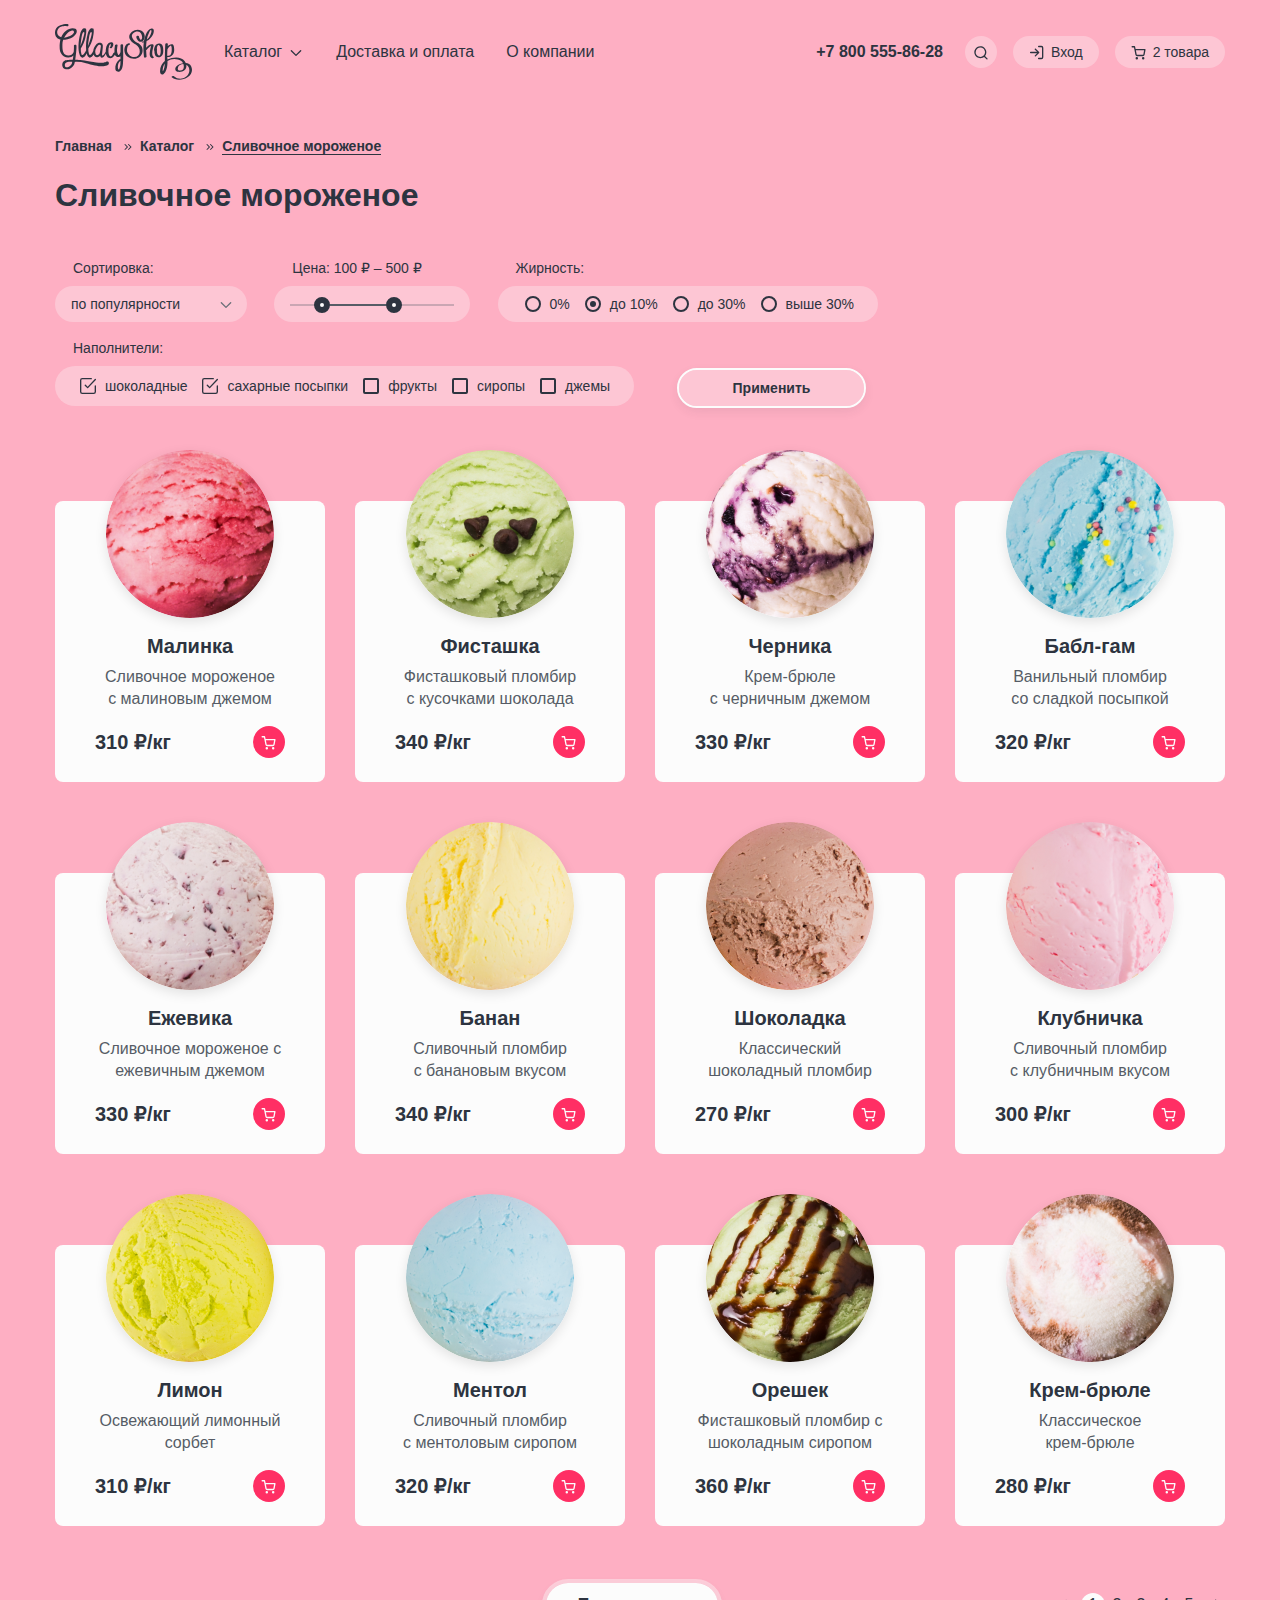
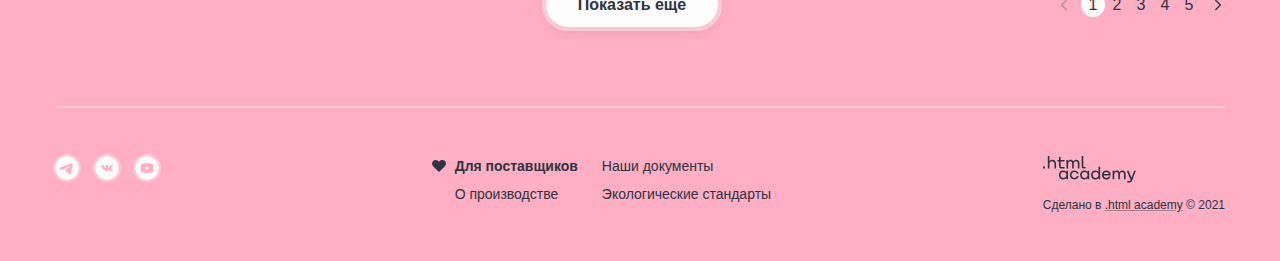
==== commit 2a0a9370: "Merge pull request #1 from SneikaOst/master" ====
--- a/catalog.html
+++ b/catalog.html
@@ -5,6 +5,8 @@
   <meta name="viewport" content="width=device-width, initial-scale=1.0">
   <title>Магазин мороженого Глейси</title>
   <link rel="stylesheet" href="styles/styles.css">
+  <link rel="icon" href="favicon.ico">
+  <link rel="icon" type="image/png" sizes="32x32" href="images/favicon.png">
 </head>
 <body>
   <div class="container">
--- a/styles/styles.css
+++ b/styles/styles.css
@@ -260,31 +260,6 @@
           transform: rotate(90deg);
 }
 
-.navigation-catalog:focus-within .navigation-link {
-  color: #fcfcfc;
-  background-color: #ff4a78;
-  border-radius: 30px;
-}
-
-.navigation-catalog:focus-within .navigation-link:hover {
-  opacity: 0.6;
-}
-
-.navigation-catalog:focus-within .navigation-link:active {
-  opacity: 0.3;
-}
-
-.navigation-catalog:focus-within .navigation-link svg {
-  -webkit-transform: rotate(270deg);
-          transform: rotate(270deg);
-}
-
-.navigation-catalog:focus-within .submenu-list,
-.navigation-catalog:active .submenu-list
-{
-  display: block;
-}
-
 .submenu-list {
   display: none;
   position: absolute;
@@ -801,6 +776,7 @@
   grid-template-columns: repeat(2, 1fr);
   gap: 30px;
   margin-bottom: 80px;
+  align-items: start;
 }
 
 .blog {
@@ -937,7 +913,7 @@
   background-image: url("../images/background-delivery.jpg");
   background-repeat: no-repeat;
   background-position: top left;
-  background-size: contain;
+  background-size: cover;
 }
 
 .delivery-text-wrapper {
@@ -1101,8 +1077,8 @@
   min-height: 492px;
   background-image: url("../images/background-contacts.jpg");
   background-repeat: no-repeat;
-  background-position: top left;
-  background-size: contain;
+  background-position: center left;
+  background-size: cover;
   background-color: #e6c3c7;
 }
 
@@ -1354,6 +1330,12 @@
 
 .breadcrumbs-link-current {
   border-bottom: 1px solid #2d3440;
+}
+
+.breadcrumbs-link-current:hover,
+.breadcrumbs-link-current:focus,
+.breadcrumbs-link-current:active {
+  opacity: 1;
 }
 
 .catalog-title {
@@ -1652,6 +1634,7 @@
   display: grid;
   grid-template-columns: repeat(4, 1fr);
   gap: 40px 30px;
+  align-items: start;
 }
 
 .product-card {
@@ -2121,6 +2104,7 @@
   line-height: 22px;
 }
 
+.navigation-catalog:focus-within .navigation-link,
 .user-search:focus-within .navigation-link,
 .user-login:focus-within .navigation-link,
 .user-cart:focus-within .navigation-link {
@@ -2129,18 +2113,22 @@
   border-radius: 30px;
 }
 
+.navigation-catalog:focus-within .navigation-link:hover,
 .user-search:focus-within .navigation-link:hover,
 .user-login:focus-within .navigation-link:hover,
 .user-cart:focus-within .navigation-link:hover {
   opacity: 0.6;
 }
 
+.navigation-catalog:focus-within .navigation-link:active,
 .user-search:focus-within .navigation-link:active,
 .user-login:focus-within .navigation-link:active,
 .user-cart:focus-within .navigation-link:active {
   opacity: 0.3;
 }
 
+.navigation-catalog:focus-within .submenu-list,
+.navigation-catalog:active .submenu-list,
 .user-search:focus-within .user-search-popover,
 .user-search:active .user-search-popover,
 .user-login:focus-within .user-login-popover,
@@ -2151,6 +2139,12 @@
 .user-login-popover:hover,
 .user-cart-popover:hover {
   display: block;
+}
+
+
+.navigation-catalog:focus-within .navigation-link svg {
+  -webkit-transform: rotate(270deg);
+          transform: rotate(270deg);
 }
 
 /* Modal */
